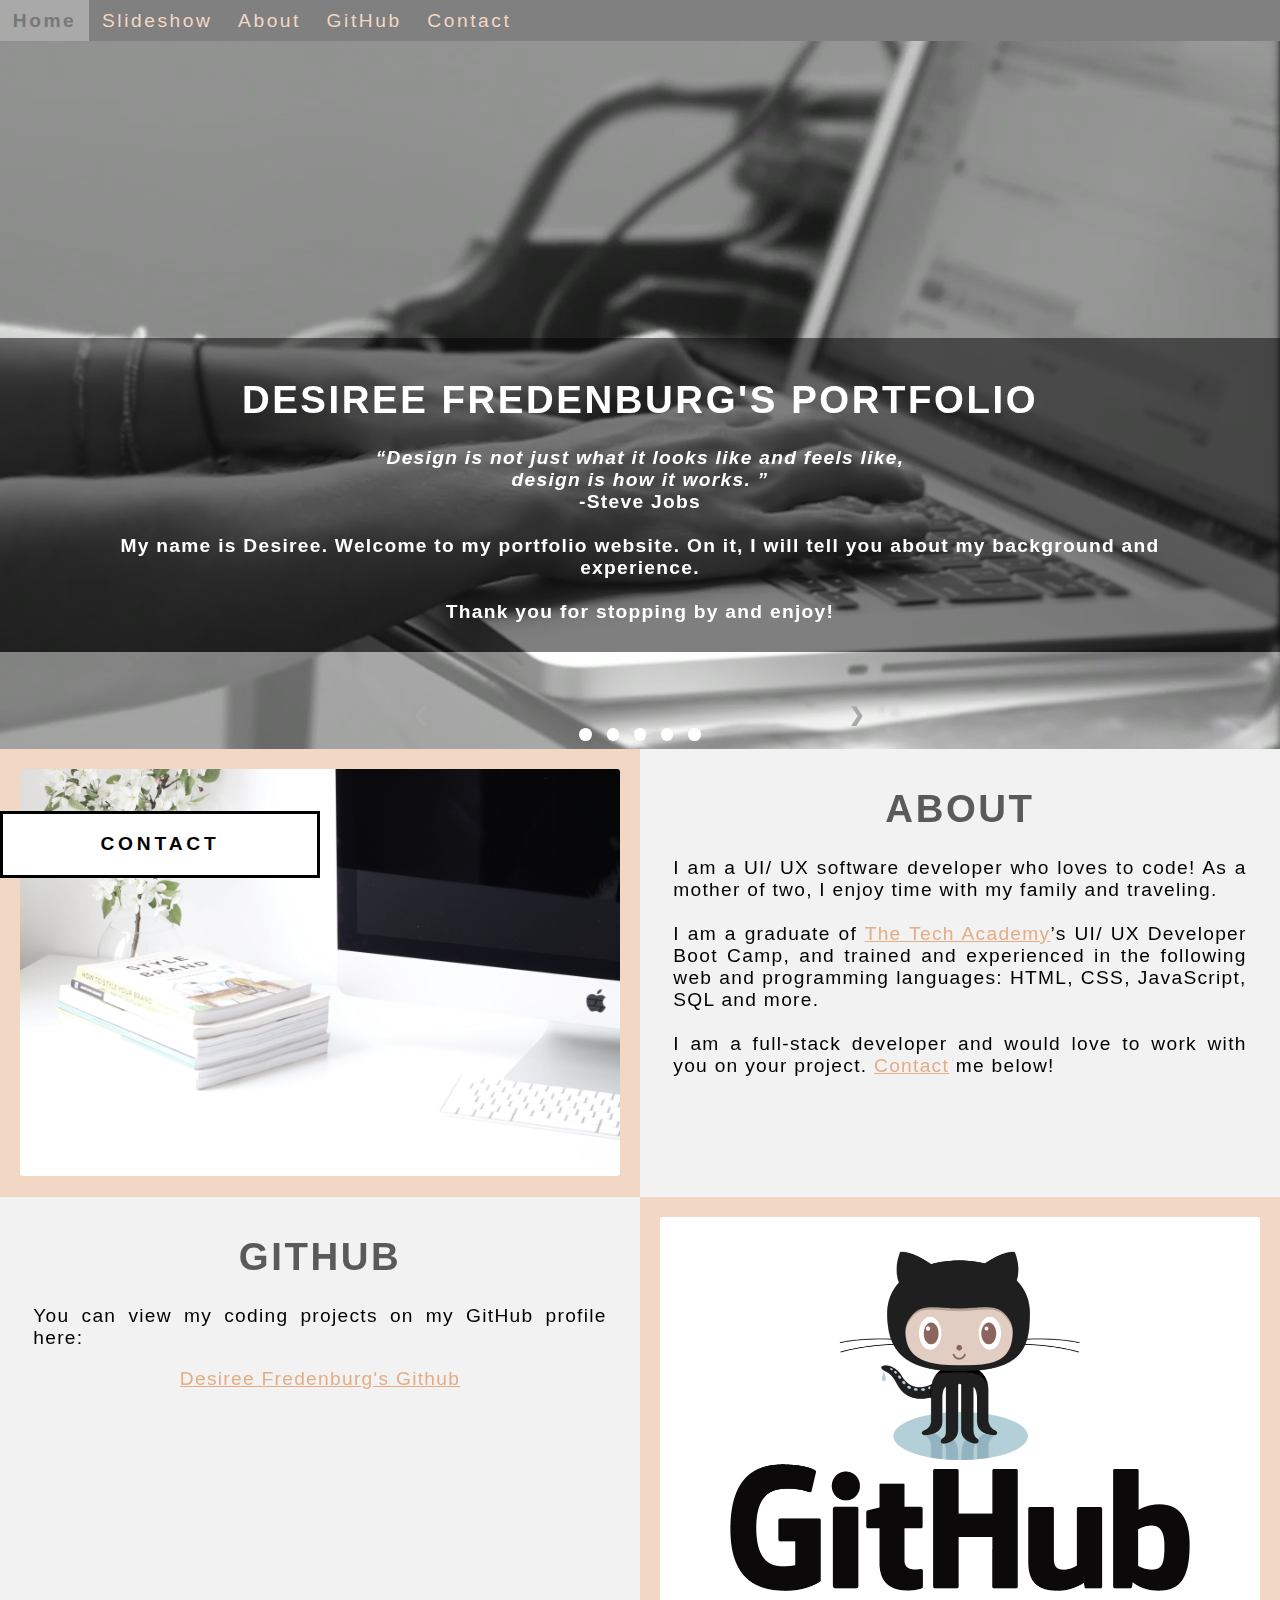
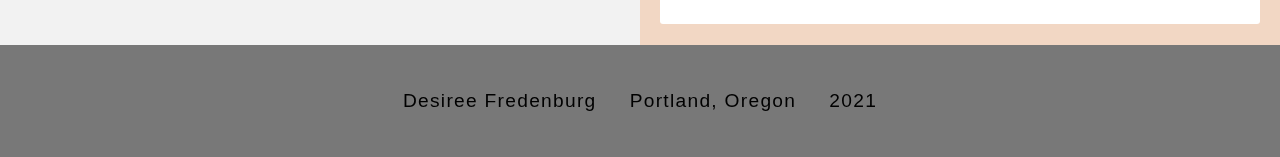
==== index.html @ 0db492d4 "pushing portfolio" ====
<!DOCTYPE html>
<html>
    <!--Head-->
    <head>
        <meta charset="UTF-8">
        <title>Desiree Fredenburg</title>
        <link rel="stylesheet" type="text/css" href="./CSS/portfolio_desiree.css">        
    </head>

    <!--Body-->
    <body class="Background">

        <!--Navbar-->
        <div class="Navbar">
            <a class="active" href="#Home">Home</a>
            <a href="#Slideshow">Slideshow</a>
            <a href="#About">About</a>
            <a href="#GitHub">GitHub</a>
            <a onclick="openForm()" ondblclick="closeForm()">Contact</a> <!-- This makes it so that our openForm function runs when Contact is clicked on nav bar-->
        </div>
        

        <!--Background video-->
        <div id="Home">

            <!--Breaks inserted to add space between navbar and the first heading-->
            <br>
             <br>

            <video autoplay muted loop id="Typing_Video"><!--Video will play automatically, on a loop with no sound-->
                <source src="Typing.mp4" type="video/mp4">
                <!--Display message if video fails to run-->
                Your browser does not support HTML5 video.
            </video>
        </div>

        <!--Video text-->
        <div class="Video_Text">
            <h1 style="color: white;">Desiree Fredenburg's Portfolio</h1>
                <p>
                    <strong>
                        <center>
                                <q>Design is not just what it looks like and feels like,
                                    <br>design is how it works.
                                </q>
                                <br> -Steve Jobs
                                <br>
                                <br> My name is Desiree. Welcome to my portfolio website. On it, I will tell you about my background and experience.
                                <br>
                                <br> Thank you for stopping by and enjoy! 
                        </center>
                    </strong>
                </p>           
        </div>

        <!--Slideshow Section-->
        <div id="Slideshow">
            <div id="Slideshow_Background">
                <div id="Slideshow_Container">

                    <div class="mySlides fade">
                        <div class="Slide_Number">1 / 6</div>
                            <img class="Slide_Show_Images" src="images/profilePic.jpg" style="width: 100%;">
                                <div class="text">I am available to assist you on your project!</div>
                    </div>

                    <div class="mySlides fade">
                        <div class="Slide_Number">2 / 6</div>
                            <img class="Slide_Show_Images" src="images/HTML_CSS_and_JavaScript.jpeg" style="width: 100%;">
                                <div class="text">I am a full-stack software developer,<br> trained in:<br>HTML, CSS, JavaScript,</div>
                    </div>

                    <div class="mySlides fade">
                        <div class="Slide_Number">3 / 6</div>
                            <img class="Slide_Show_Images" src="images/react.png" style="width: 100%;">
                                <div class="text">React,</div>
                    </div>

                    <div class="mySlides fade">
                        <div class="Slide_Number">4 / 6</div>
                            <img class="Slide_Show_Images" src="images/SQL_and_Database.jpg" style="width: 100%;">
                                <div class="text">back end developement, databases and SQL.</div>
                    </div>

                    <div class="mySlides fade">
                        <div class="Slide_Number">5 / 6</div>
                            <img class="Slide_Show_Images" src="images/contact.jpg" style="width: 100%;">
                                <div class="text">
                                    <a onclick="openForm()" href="#Contact" style="color: white;">Contact me now!</a>
                                </div>
                    </div>

                        <a class="Previous" onclick="plusSlides(-1)">&#10094</a>
                        <a class="Next" onclick="plusSlides(1)">&#10095</a>
                </div>
                <br>

                <div style="text-align: center">

                    <span class="dot" onclick="currentSlide(1)"></span>
                    <span class="dot" onclick="currentSlide(2)"></span>
                    <span class="dot" onclick="currentSlide(3)"></span>
                    <span class="dot" onclick="currentSlide(4)"></span>
                    <span class="dot" onclick="currentSlide(5)"></span>

                </div>
            </div>
        </div>


        <!--About section-->
        <div class="Row" id="About">
            <!--Left column-->
            <div class="Column_2">
                <img src="images/contact_me.jpg" alt="computer and books">
            </div>
            <!--Right column-->
            <div class="Column_1">
                <h1>About</h1>
                <p>
                    I am a UI/ UX software developer who loves to code! As a mother of two, I enjoy time with my family and traveling. 
                    <br>
                    <br>I am a graduate of <a href="https://www.learncodinganywhere.com" target="_blank">The Tech Academy</a>’s UI/ UX Developer Boot Camp, and trained and experienced in the following web and programming languages: HTML, CSS, JavaScript, SQL and more. 
                    <br>
                    <br>I am a full-stack developer and would love to work with you on your project. <a href="#Contact">Contact</a> me below!
                </p>
            </div>
        </div>

        <!--GitHub section-->
        <div class="Row" id="GitHub">
            <!--Left column-->
            <div class="Column_1">
                <h1>GitHub</h1>
                <p>You can view my coding projects on my GitHub profile here:
                    <br>
                    <center><a href="https://github.com/DesireeFredenburg" target="_blank">Desiree Fredenburg's Github</a></center></p>
            </div>
            <!--Right column-->
            <div class="Column_2">
                <a href="https://github.com/DesireeFredenburg" target="_blank"><img src="images/GitHub.png" alt="GitHub Logo"></a>
            </div>
        </div>

        <!--Contact section-->
        <div id="Contact">
            <button onclick="openForm()" class="Pop_Up_Button"> CONTACT </button>
            <div class="form-popup" id="myForm">
                <form action="https://formspree.io/f/mayllwel" method="POST" class="form-container"><!-- Here we are utilizing a 3rd party service to submit the contact form data, insert your formspree endpoint in the action attribute -->
                <h1>Contact</h1>
                    <label for="name"><b>Name:</b></label>
                        <input type="text" placeholder="Please enter your name here" name="name" required>
                    <label for="email"><b>Email:</b></label>
                        <input type="text" placeholder="Please enter your email here" name="email" required>
                    <label for="phone"><b>Phone:</b></label>
                        <input type="text" placeholder="Please enter your phone number here" name="phone">
                    <label for="message"><b>Message:</b></label>
                        <input type="text" placeholder="Please write your message here" name="message">

                    <button type="submit" class="btn">SUBMIT</button>
                    <button type="button" class="btn cancel" onclick="closeForm()">CLOSE</button>
                </form>
            </div>
        </div>

        <!--Footer section-->
        <footer>
            <p>
                <center>Desiree Fredenburg &nbsp; &nbsp; Portland, Oregon &nbsp; &nbsp; 2021</center>
            </p>
        </footer>
        <script src="JS/portfolio_desiree.js"></script>
    </body>
</html>
---- CSS/portfolio_desiree.css ----
/***** GENERAL STYLING *****/
/* Affects entire document */
html { /* fade in background color */
    background-color: #787878;
    scroll-behavior: smooth;
}

/*Body*/
body {
    margin: 0%;  /* This ensures our site displays all the way to the edge of the browser screen */
    opacity: 1; /*This and transition affect the page loading fade in effects*/
    transition: 3s opacity;
    letter-spacing: .2vw;
    font-family: 'Lucida Sans', 'Lucida Sans Regular', 'Lucida Grande', 'Lucida Sans Unicode', Geneva, Verdana, sans-serif;
    font-size: 1.5vw;
}

/*This section contributes to the fade efect for the page that occurs when the page is loaded*/
body.fade-out {
    opacity: .1; /*This sets the level of opacity at the start of the page load*/
    transition: none;
}

/* Heading 1 elements */
h1 {
    text-transform: uppercase; /* Capitalizing all h1 headings */
    font-family: 'Lucida Sans', 'Lucida Sans Regular', 'Lucida Grande', 'Lucida Sans Unicode', Geneva, Verdana, sans-serif; /* Sets the font family of all h1 headings */
    text-align: center; /* Centering all h1 elements */
    margin-top: 3%; /* Adds a small margin above h1 elements */
    color: #5a5a5a; 
}

/* Heading 1 element hover effect */
h1:hover {
    filter: grayscale(5%); /* Adds a slightly gray filter to the h1 headings when hovered over */
    transform: scale(1.1); /* When the h1 elements are hovered over they increase in size by 1.1 */
    transition: transform 1s; /* This causes the transformation to last 1 second */
}

/* Paragraph elements */
p {
    font-family: 'Lucida Sans', 'Lucida Sans Regular', 'Lucida Grande', 'Lucida Sans Unicode', Geneva, Verdana, sans-serif;
    text-align: justify; /* Justify text within paragraph elements */
    letter-spacing: .1vw; /* This expands the text slightly */
    font-size: 1.5vw;
    padding-left: 1vw; /* Adds padding to the left of the paragraph element */
    padding-right: 1vw; /* Adds padding to the right of the paragraph element */
}

/* Paragraph element hover effect */
p:hover {
    transition: transform 1s; /* This makes the transform effect last 1 second */
	transform: scale(1.01); /* This makes the paragraphs increase slightly in size when hovered over */
}

/* Center class - this applies to all elements with the class "center" */
center {
    text-align: center; /* This center aligns the text */
    font-family: 'Lucida Sans', 'Lucida Sans Regular', 'Lucida Grande', 'Lucida Sans Unicode', Geneva, Verdana, sans-serif;
    letter-spacing: .1vw;
    font-size: 1.5vw;
    padding-left: 5vw;
    padding-right: 5vw;
}


/* Center class hover effect - This only affects the quote, github link, and footer */
.center:hover {
    transition: transform 2s; /* This makes the transform effect last 2 seconds */
    transform: scale(1.1); /* This makes the elements with class "center" increase in size by 1.1 when hovered over */
}

/* Anchor elements */
a {
    color: #e4ad85; /* This ensures all links are light coral */
}

/* Quotation elements */
q {
    font-style: italic; /* This makes the quote italicized */
    font-weight: bold;
}

/* Image elements */
img {
    filter: grayscale(50%); /* This rids our pictures of 50% of their color */
    border-radius: 3px; /* Gives all images slightly rounded corners */
    max-width: 100%; /* Ensures all images stay within the width of their container */
    height: 100%; /* Sets the height of all images */
    display: block; /* By specifying block display we can ensure our images are able to be centered */
    margin: auto auto auto auto;
}

/* Image element hover effects */
img:hover {
	filter: grayscale(15%);  /* Brings back most of the image's color when hovered over */
    transition: transform 1s; /* Transition lasts 1 second */
	transform: scale(1.1); /* Image is increased slightly when hovered over */
}

/* Styling for footer element */
footer {
    padding: 2%; /* This gives the footer padding that is equal to 2% of the width of the element's area */
    background-color: #787878;
}
/***** END OF GENERAL STYLING *****/

/***** NAVBAR STYLING *****/
.Navbar {
    overflow: hidden; /* This ensures that any content that overflows beyond the boundary of our nav bar is not displayed */
    background-color: #808080; /* This colors the navbar not black */
    position: fixed; /* This keeps the navbar at the top of the screen as we scroll */
    top: 0; /* This ensures no space is displayed above the navbar */
    width: 100%; /* This makes the navbar span the entire width of the page */
    z-index: 1; /* This ensures other elements don't display over the navbar */
    position: fixed;
    -webkit-animation: moveNav 5s; /* This applies the moveNav animation below for Safari 4.0 - 8.0 */
    animation: moveNav 5s; /* This applies the moveNav animation for all other browsers */
}

/* moveNav animation effect for moving the nav bar in from the left of the screen */
@keyframes moveNav {
    from {left: -100vw;} /* The navbar is starting off screen to the left */
    to {left: 0vw;} /* This moves the navbar into place on the screen */
}

/* Navbar links text */
.Navbar a {
    float: left; /* This specifies that the text floats on the left on the navbar */
    display: block; /* This ensures that other text will be displayed on the same line or row, instead of a new line */
    color: #f2d7c4; /* This is the font color for text on our navbar */
    padding: .75vw 1vw; /* This adds padding around our text */
    text-decoration: none; /* This gets rid of the underlines under the text on our navbar */
    font-family: 'Lucida Sans', 'Lucida Sans Regular', 'Lucida Grande', 'Lucida Sans Unicode', Geneva, Verdana, sans-serif; /* This specifies the font family for text on our navbar */
    font-size: 1.5vw; /* This specifies the font size for text on our navbar */
    text-align: center; /* This centers the text within its container */
    position: relative; /* This sets the text relative to its normal positioning, allowing us to use the animation below */
    -webkit-animation: moveNavText 5.75s; /* Animation for Safari 4.0 - 8.0 */
    animation: moveNavText 5.75s; /* Applies the moveNavText animation for 5.75s */ 
    letter-spacing: .2vw;
}

/* moveNavText animation effect for moving the navbar text from above the view to the navbar */
@keyframes moveNavText {
    from {top: -100vw;} /* This sets the navbar text 100% above the viewport */
    to {top: 0vw;} /* This lowers the navbar text onto the navbar */
}

/* Navbar hover effects */
.Navbar a:hover {
    background-color: #f4f4f4; /* Defines the background color that will display when you hover over the link */
    color: #787878; /* This defines the font color that will display when navbar a elements are hovered over */
    font-weight: bold; /* This makes the text on the navbar bold when hovered over */
    cursor: pointer;
    -webkit-transform-duration: 1s;
    transition-duration: 1s;
}

/* Navbar home button */
.Navbar a.active { /* This targets the a element on the navbar with the "active" class */
    background-color: darkgray;
}
/***** END OF NAVBAR STYLING *****/

/***** VIDEO STYLING *****/
/*This causes the video to zoom out from a zoomed in position upon page load*/
@keyframes zoominoutsinglefeatured {
    0% {
        transform: scale(1.5,1.5);
    }
    100% {
        transform: scale(1,1);
    }
}

/* Formatting for background video */
#Typing_Video {
    position: fixed; /* This fixes the video to the page */
    right: 0; /* This ensures there is no space between the edge of the video and the edge of the page */
    bottom: 0; /* This ensures no space between the bottom of the video and the bottom of the page */
    min-height: 100%; /* This ensures the video is displayed across the full height of the page */
    top: 0;
    z-index: -1; /* This places the video behind the other elements on the page */
    animation: zoominoutsinglefeatured 5s;
}

/* Texts over the video */
.Video_Text {
    background: rgba(0, 0, 0, 0.5); /* This provides a semi-transparent background for the text to sit over */
    color: white; /* Makes the font color white */
    width: 100%; /* Ensures the video-text container fills the width of the video */
    padding-top: .1vh; /*This adds padding around the text so that the background goes slightly beyound the text */
    padding-bottom: 1vh;
    margin-top: 23%;
    position: relative; /* This sets the text relative to its normal positioning, allowing us to use the animation below */
    -webkit-animation: moveNav 4s; /* Safari 4.0 - 8.0*/
    animation: moveVideoText 4s;
}

/* This animation effect causes the overlay video text to move up from the bottom of the page upon page load */
@keyframes moveVideoText {
    from {top: -100vw;} /* This sets the position of the video text to above the viewport */
    to {top: 0px;} /* This moves the video text to the normal positioning on the viewport */
}
/***** END OF VIDEO STYLING *****/

/***** SLIDESHOW STYLING *****/
#Slideshow_Background {
    background: rgba(255,255,255, 0.35); /*This creates a slightly transparent white background thats placed over the video*/
}


.mySlides {
    display: none;
}

@-webkit-keyframes fade {
    from {opacity: .4}
    to {opacity: 1}
}

@keyframes fade {
    from {opacity: .4}
    to {opacity: 1}
}

/*Slideshow section / container */
#Slideshow_Container {
    width: 39.5vw;
    height: auto;
    padding-top: 4%;
    position: relative;
    margin: auto;
}

/* Images contained whithin slideshow */
.Slide_Show_Images {
    vertical-align: middle;
    height: auto;
    box-shadow: 0px 5px 10px 12px rgba(0,0,0, .75);
    width: auto;
}

/* Next and previous buttons */
.Previous, .Next {
    cursor: pointer;
    position: absolute;
    top: 50%;
    width: auto;
    padding: 2vw;
    margin-top: -0vw;
    color: darkgray;
    font-weight: bold;
    font-size: 1.5vw;
    border-radius: 0 3px 3px 0;
    user-select: none;
    transition: 0.6s ease;
}

/*Position the right-hand next button */
.Next {
    right: 0;
    border-radius: 3px 0 0 3px;
}

/*Hover effect on the slide show buttons */
.Previous:hover, .Next:hover {
    background-color: rgba(0,0,0,0.8);
    color: white;
}

/*Slideshow text*/
.text {
    color: white;
    padding: 1vw;
    position: absolute;
    bottom: 0;
    width: 100%;
    text-align: center;
    font-family: 'Lucida Sans', 'Lucida Sans Regular', 'Lucida Grande', 'Lucida Sans Unicode', Geneva, Verdana, sans-serif;
    letter-spacing: .1vw;
    font-size: 1.5vw;
    background-color: (0,0,0,0.75);
    font-weight: bold;
    border-radius: 7px 7px 7px 7px;
}

/* Number text 1/6, 2/6, ect) - we have set this diplay to none, which means these are hidden*/
.Slide_Number {
    color: white;
    position: absolute;
    top: 0;
    font-family: 'Lucida Sans', 'Lucida Sans Regular', 'Lucida Grande', 'Lucida Sans Unicode', Geneva, Verdana, sans-serif;
    letter-spacing: .1vw;
    font-size: 1.5vw;
    font-weight: bold;
    display: none;
}

/*The dots under the slideshow*/
.dot {
    cursor: pointer;
    height: 1vw;
    width: 1vw;
    margin: .25vw;
    background-color: white;
    border-radius: 50%;
    display: inline-block;
    transition: background-color 0.6s ease;
    position: relative;
    z-index: 1;
}

/* Hover effect for slideshow dots*/
.active, .dot:hover {
    background-color: black;
}

/*Fading animation for slideshow*/
.fade {
    -webkit-animation-name: fade;
    -webkit-animation-duration: 1.5s;
    animation-name: fade;
    animation-duration: 1.5s;
}

/***** END SLIDESHOW STYLING *****/

/***** TABLE STYLING -  this section covers the styling of the columns and rows within the table *****/
* { /* The asterisk is a universal selector that applies this effect to all elements on the page */
    box-sizing: border-box; /* This creates a box with a border within which we will place most of our text */
} 

.Column_1 {
    float: left;
    width: 50%; /* This ensures the column takes up half of the page width */
    padding: 1.6%;
    height: 448px; /* This sets the height of the column to 400px -  this may need to be adjusted depending on the text you enter */
    background-color: #f2f2f2; /* Sets the background color of the columns with class Column_1 */
}

.Column_2 {
    float: left;
    width: 50%;
    padding: 1.6%;
    height: 448px;
    background-color: #f2d7c4;
}

/* This inserts something after the content of selected elements (in this case the elements with class "Row") */
.Row:after {
	content: ""; /* By leaving this blank, we are allowing the footer (covered lower down) to be displayed - removing it makes the footer overwrite a column */
	display: table; /* The display property specifies the type of display behavior; the table value tells the browser to treat the element as a table */
	clear: both; /* This clears any other elements from floating on the left or the right of an element */
}
/***** END OF TABLE STYLING *****/

/***** CONTACT FORM STYLING *****/
/* Makes contact from buttons slide in from right on page load*/
@keyframes movePopup {
    from {right: -40vw;}
    to {bottom: 1.75vw;}
}

/*Button used to open the contact form - fixed at the bottom of the page*/
.Pop_Up_Button {
    bottom: 1.75vw;
    right: 1.75;
    width: 25vw;
    background-color: white;
    color: black;
    border: solid;
    cursor: pointer;
    position: fixed;
    -webkit-animation: movePopup 5s;
    animation: movePopup 5s;
}

/*The popup form -hidden be default */
.form-popup {
    border: 3px solid #f0f1f0;
    z-index: 8;
    display: none;
    position: fixed;
    bottom: 6px;
    right: 6px;
}

/* Form styling */
.form-container {
    max-width: 49vw;
    padding: 9px;
    background-color: white;
}

/* Input fields*/
.form-container input[type=text], .form-container input[type=password] {
    width: 100%;
    padding: .93vw;
    margin: .6vw 0 .6vw 0;
    border: none;
    background: gainsboro;
    font-family: 'Lucida Sans', 'Lucida Sans Regular', 'Lucida Grande', 'Lucida Sans Unicode', Geneva, Verdana, sans-serif;
    font-size: 1vw;
}

/*Submit button*/
.form-container .btn {
    background-color: white;
    color: black;
    border-color: black;
    margin-bottom: 1vh;
}

/*close button*/
.form-container .cancel {
    background-color: black;
    color: white;
    border-color: gray;
}

/*Button styling */
button {
    font-family: 'Lucida Sans', 'Lucida Sans Regular', 'Lucida Grande', 'Lucida Sans Unicode', Geneva, Verdana, sans-serif;
    letter-spacing: .3vw;
    font-size: 1.5vw;
    font-weight: bold;
    padding: 1.5vw 1.5vw;
    border-style: solid;
    cursor: pointer;
    width: 100%;
    height: auto;
}

/* Hover effect for buttons */
button:hover, .form-container .btn:hover {
    color: white;
    background-color: black;
    -webkit-transition-duration: 1s;
    transition-duration: 1s;
    border-style: solid;
    border-color: silver;
}
.form-container .cancel:hover {
    color: white;
    background-color: darkred;
    -webkit-transition-duration: 1s;
    transition-duration: 1s;
    border-style: solid;
    border-color: black;
}

/***** END OF CONTACT FORM STYLING *****/
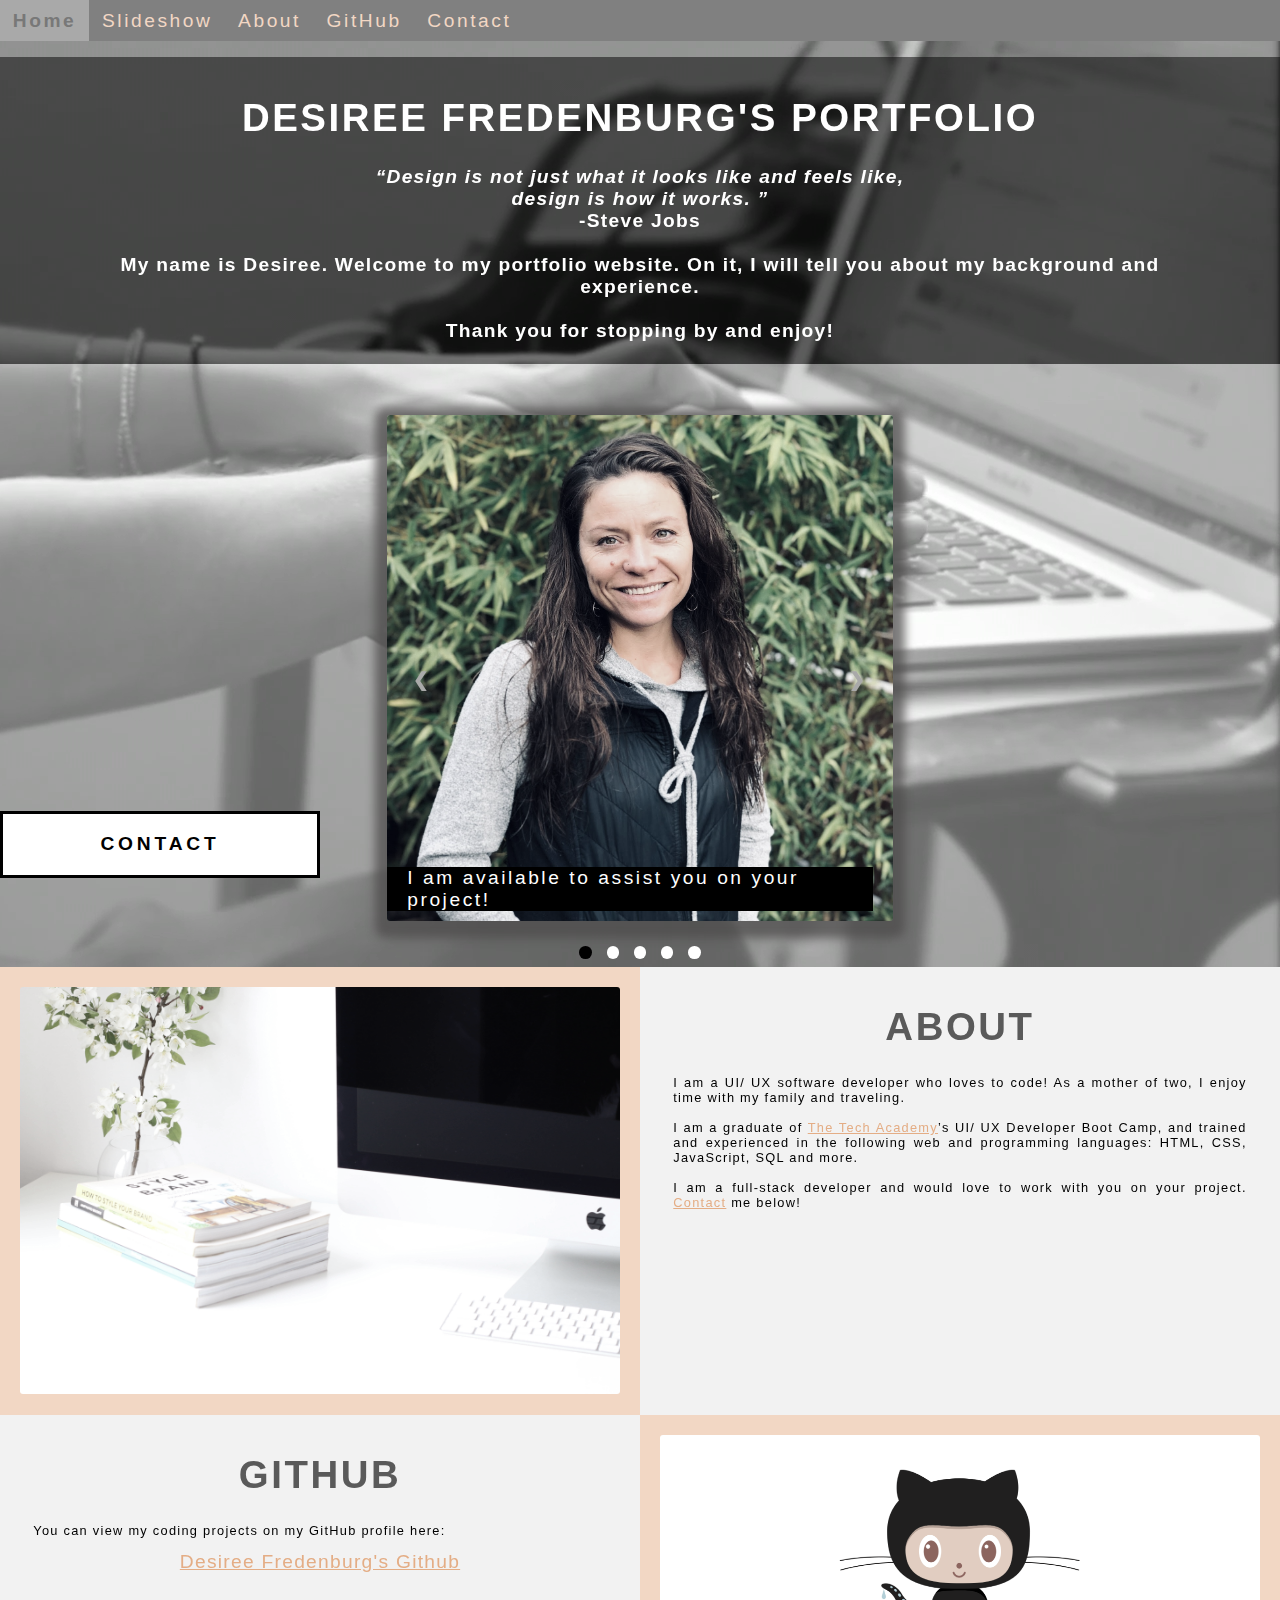
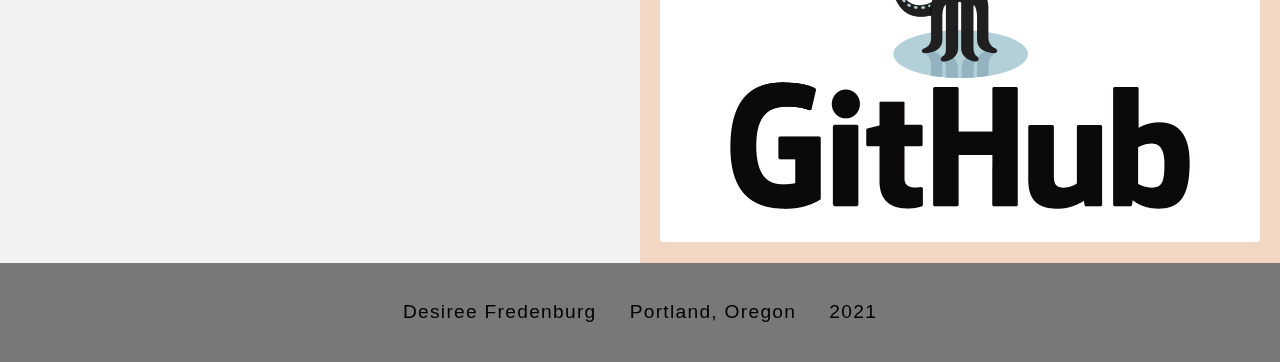
==== commit 15bab8b0: "updated" ====
--- a/index.html
+++ b/index.html
@@ -61,25 +61,25 @@
                     <div class="mySlides fade">
                         <div class="Slide_Number">1 / 6</div>
                             <img class="Slide_Show_Images" src="images/profilePic.jpg" style="width: 100%;">
-                                <div class="text">I am available to assist you on your project!</div>
+                                <div class="text-block">I am available to assist you on your project!</div>
                     </div>
 
                     <div class="mySlides fade">
                         <div class="Slide_Number">2 / 6</div>
                             <img class="Slide_Show_Images" src="images/HTML_CSS_and_JavaScript.jpeg" style="width: 100%;">
-                                <div class="text">I am a full-stack software developer,<br> trained in:<br>HTML, CSS, JavaScript,</div>
+                                <div class="text-block">I am a full-stack software developer,<br> trained in:<br>HTML, CSS, JavaScript,</div>
                     </div>
 
                     <div class="mySlides fade">
                         <div class="Slide_Number">3 / 6</div>
                             <img class="Slide_Show_Images" src="images/react.png" style="width: 100%;">
-                                <div class="text">React,</div>
+                                <div class="text-block">React,</div>
                     </div>
 
                     <div class="mySlides fade">
                         <div class="Slide_Number">4 / 6</div>
                             <img class="Slide_Show_Images" src="images/SQL_and_Database.jpg" style="width: 100%;">
-                                <div class="text">back end developement, databases and SQL.</div>
+                                <div class="text-block">back end developement, databases and SQL.</div>
                     </div>
 
                     <div class="mySlides fade">
@@ -122,7 +122,7 @@
                     <br>
                     <br>I am a graduate of <a href="https://www.learncodinganywhere.com" target="_blank">The Tech Academy</a>’s UI/ UX Developer Boot Camp, and trained and experienced in the following web and programming languages: HTML, CSS, JavaScript, SQL and more. 
                     <br>
-                    <br>I am a full-stack developer and would love to work with you on your project. <a href="#Contact">Contact</a> me below!
+                    <br>I am a full-stack developer and would love to work with you on your project. <a onclick="openForm()" href="#Contact">Contact</a> me below!
                 </p>
             </div>
         </div>
--- a/CSS/portfolio_desiree.css
+++ b/CSS/portfolio_desiree.css
@@ -24,7 +24,7 @@
 /* Heading 1 elements */
 h1 {
     text-transform: uppercase; /* Capitalizing all h1 headings */
-    font-family: 'Lucida Sans', 'Lucida Sans Regular', 'Lucida Grande', 'Lucida Sans Unicode', Geneva, Verdana, sans-serif; /* Sets the font family of all h1 headings */
+    font-family: 'Gill Sans', 'Gill Sans MT', Calibri, 'Trebuchet MS', sans-serif; /* Sets the font family of all h1 headings */
     text-align: center; /* Centering all h1 elements */
     margin-top: 3%; /* Adds a small margin above h1 elements */
     color: #5a5a5a; 
@@ -42,7 +42,7 @@
     font-family: 'Lucida Sans', 'Lucida Sans Regular', 'Lucida Grande', 'Lucida Sans Unicode', Geneva, Verdana, sans-serif;
     text-align: justify; /* Justify text within paragraph elements */
     letter-spacing: .1vw; /* This expands the text slightly */
-    font-size: 1.5vw;
+    font-size: 1.0vw;
     padding-left: 1vw; /* Adds padding to the left of the paragraph element */
     padding-right: 1vw; /* Adds padding to the right of the paragraph element */
 }
@@ -191,7 +191,7 @@
     width: 100%; /* Ensures the video-text container fills the width of the video */
     padding-top: .1vh; /*This adds padding around the text so that the background goes slightly beyound the text */
     padding-bottom: 1vh;
-    margin-top: 23%;
+    margin-top: 1%;
     position: relative; /* This sets the text relative to its normal positioning, allowing us to use the animation below */
     -webkit-animation: moveNav 4s; /* Safari 4.0 - 8.0*/
     animation: moveVideoText 4s;
@@ -212,6 +212,18 @@
 
 .mySlides {
     display: none;
+    position: relative;
+    font-family: 'Lucida Sans', 'Lucida Sans Regular', 'Lucida Grande', 'Lucida Sans Unicode', Geneva, Verdana, sans-serif;
+}
+
+.text-block {
+    position: absolute;
+    bottom: 10px;
+    right: 20px;
+    background-color: black;
+    color: white;
+    padding-left: 20px;
+    padding-right: 20px;
 }
 
 @-webkit-keyframes fade {
@@ -237,7 +249,7 @@
 .Slide_Show_Images {
     vertical-align: middle;
     height: auto;
-    box-shadow: 0px 5px 10px 12px rgba(0,0,0, .75);
+    box-shadow: 0px 5px 10px 12px rgba(80, 76, 76, 0.75);
     width: auto;
 }
 
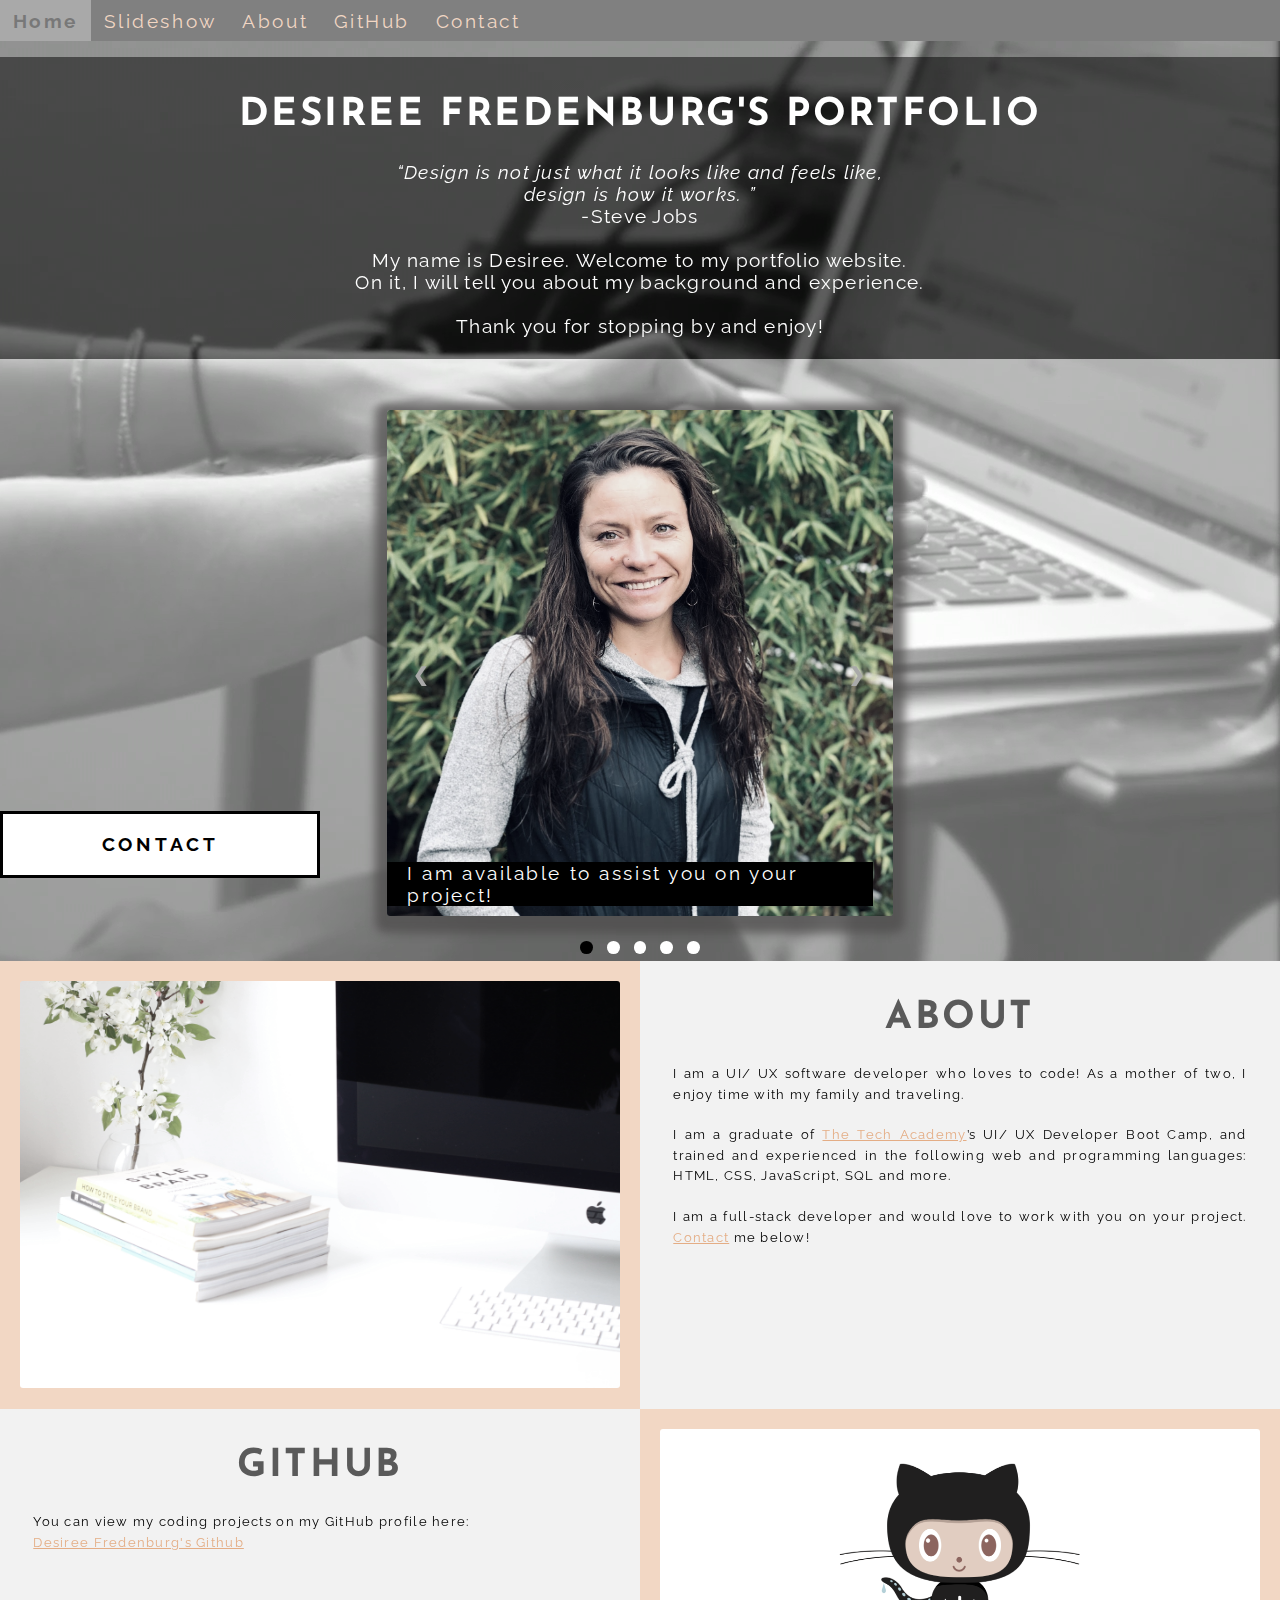
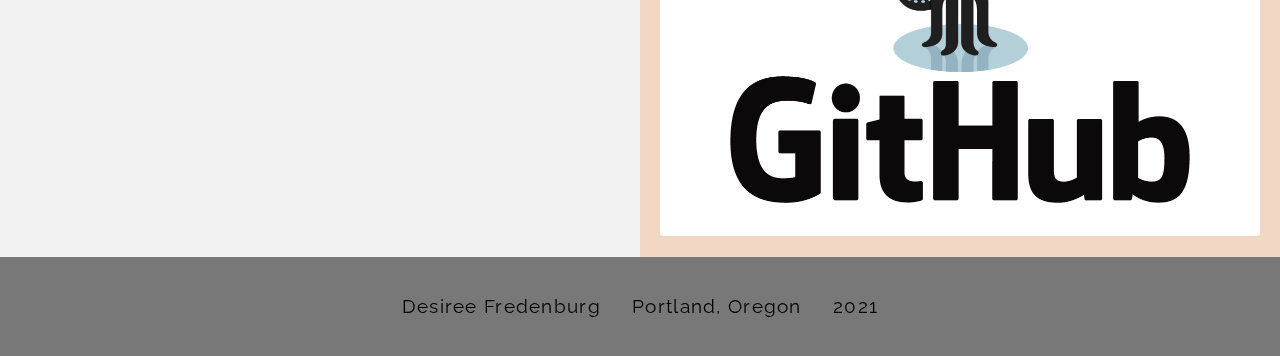
==== commit 2a4dc27b: "updated font" ====
--- a/index.html
+++ b/index.html
@@ -4,7 +4,9 @@
     <head>
         <meta charset="UTF-8">
         <title>Desiree Fredenburg</title>
-        <link rel="stylesheet" type="text/css" href="./CSS/portfolio_desiree.css">        
+        <link rel="stylesheet" type="text/css" href="./CSS/portfolio_desiree.css"> 
+        <link rel="preconnect" href="https://fonts.gstatic.com">
+        <link href="https://fonts.googleapis.com/css2?family=Josefin+Sans:wght@200&family=Raleway&display" rel="stylesheet">       
     </head>
 
     <!--Body-->
@@ -38,18 +40,17 @@
         <div class="Video_Text">
             <h1 style="color: white;">Desiree Fredenburg's Portfolio</h1>
                 <p>
-                    <strong>
                         <center>
                                 <q>Design is not just what it looks like and feels like,
                                     <br>design is how it works.
                                 </q>
                                 <br> -Steve Jobs
                                 <br>
-                                <br> My name is Desiree. Welcome to my portfolio website. On it, I will tell you about my background and experience.
+                                <br> My name is Desiree. Welcome to my portfolio website. 
+                                <br> On it, I will tell you about my background and experience.
                                 <br>
                                 <br> Thank you for stopping by and enjoy! 
                         </center>
-                    </strong>
                 </p>           
         </div>
 
@@ -134,7 +135,7 @@
                 <h1>GitHub</h1>
                 <p>You can view my coding projects on my GitHub profile here:
                     <br>
-                    <center><a href="https://github.com/DesireeFredenburg" target="_blank">Desiree Fredenburg's Github</a></center></p>
+                    <a href="https://github.com/DesireeFredenburg" target="_blank">Desiree Fredenburg's Github</a></p>
             </div>
             <!--Right column-->
             <div class="Column_2">
--- a/CSS/portfolio_desiree.css
+++ b/CSS/portfolio_desiree.css
@@ -11,7 +11,7 @@
     opacity: 1; /*This and transition affect the page loading fade in effects*/
     transition: 3s opacity;
     letter-spacing: .2vw;
-    font-family: 'Lucida Sans', 'Lucida Sans Regular', 'Lucida Grande', 'Lucida Sans Unicode', Geneva, Verdana, sans-serif;
+    font-family: 'Raleway', sans-serif;
     font-size: 1.5vw;
 }
 
@@ -24,7 +24,7 @@
 /* Heading 1 elements */
 h1 {
     text-transform: uppercase; /* Capitalizing all h1 headings */
-    font-family: 'Gill Sans', 'Gill Sans MT', Calibri, 'Trebuchet MS', sans-serif; /* Sets the font family of all h1 headings */
+    font-family: 'Josefin Sans', sans-serif; /* Sets the font family of all h1 headings */
     text-align: center; /* Centering all h1 elements */
     margin-top: 3%; /* Adds a small margin above h1 elements */
     color: #5a5a5a; 
@@ -39,12 +39,13 @@
 
 /* Paragraph elements */
 p {
-    font-family: 'Lucida Sans', 'Lucida Sans Regular', 'Lucida Grande', 'Lucida Sans Unicode', Geneva, Verdana, sans-serif;
+    font-family: 'Raleway', sans-serif;
     text-align: justify; /* Justify text within paragraph elements */
     letter-spacing: .1vw; /* This expands the text slightly */
     font-size: 1.0vw;
     padding-left: 1vw; /* Adds padding to the left of the paragraph element */
     padding-right: 1vw; /* Adds padding to the right of the paragraph element */
+    line-height: 1.6;
 }
 
 /* Paragraph element hover effect */
@@ -56,7 +57,7 @@
 /* Center class - this applies to all elements with the class "center" */
 center {
     text-align: center; /* This center aligns the text */
-    font-family: 'Lucida Sans', 'Lucida Sans Regular', 'Lucida Grande', 'Lucida Sans Unicode', Geneva, Verdana, sans-serif;
+    font-family: 'Raleway', sans-serif;
     letter-spacing: .1vw;
     font-size: 1.5vw;
     padding-left: 5vw;
@@ -78,7 +79,6 @@
 /* Quotation elements */
 q {
     font-style: italic; /* This makes the quote italicized */
-    font-weight: bold;
 }
 
 /* Image elements */
@@ -131,7 +131,7 @@
     color: #f2d7c4; /* This is the font color for text on our navbar */
     padding: .75vw 1vw; /* This adds padding around our text */
     text-decoration: none; /* This gets rid of the underlines under the text on our navbar */
-    font-family: 'Lucida Sans', 'Lucida Sans Regular', 'Lucida Grande', 'Lucida Sans Unicode', Geneva, Verdana, sans-serif; /* This specifies the font family for text on our navbar */
+    font-family: 'Raleway', sans-serif; /* This specifies the font family for text on our navbar */
     font-size: 1.5vw; /* This specifies the font size for text on our navbar */
     text-align: center; /* This centers the text within its container */
     position: relative; /* This sets the text relative to its normal positioning, allowing us to use the animation below */
@@ -213,7 +213,7 @@
 .mySlides {
     display: none;
     position: relative;
-    font-family: 'Lucida Sans', 'Lucida Sans Regular', 'Lucida Grande', 'Lucida Sans Unicode', Geneva, Verdana, sans-serif;
+    font-family: 'Raleway', sans-serif;
 }
 
 .text-block {
@@ -289,7 +289,7 @@
     bottom: 0;
     width: 100%;
     text-align: center;
-    font-family: 'Lucida Sans', 'Lucida Sans Regular', 'Lucida Grande', 'Lucida Sans Unicode', Geneva, Verdana, sans-serif;
+    font-family: 'Raleway', sans-serif;
     letter-spacing: .1vw;
     font-size: 1.5vw;
     background-color: (0,0,0,0.75);
@@ -302,7 +302,7 @@
     color: white;
     position: absolute;
     top: 0;
-    font-family: 'Lucida Sans', 'Lucida Sans Regular', 'Lucida Grande', 'Lucida Sans Unicode', Geneva, Verdana, sans-serif;
+    font-family: 'Raleway', sans-serif;
     letter-spacing: .1vw;
     font-size: 1.5vw;
     font-weight: bold;
@@ -412,7 +412,7 @@
     margin: .6vw 0 .6vw 0;
     border: none;
     background: gainsboro;
-    font-family: 'Lucida Sans', 'Lucida Sans Regular', 'Lucida Grande', 'Lucida Sans Unicode', Geneva, Verdana, sans-serif;
+    font-family: 'Raleway', sans-serif;
     font-size: 1vw;
 }
 
@@ -433,7 +433,7 @@
 
 /*Button styling */
 button {
-    font-family: 'Lucida Sans', 'Lucida Sans Regular', 'Lucida Grande', 'Lucida Sans Unicode', Geneva, Verdana, sans-serif;
+    font-family: 'Raleway', sans-serif;
     letter-spacing: .3vw;
     font-size: 1.5vw;
     font-weight: bold;
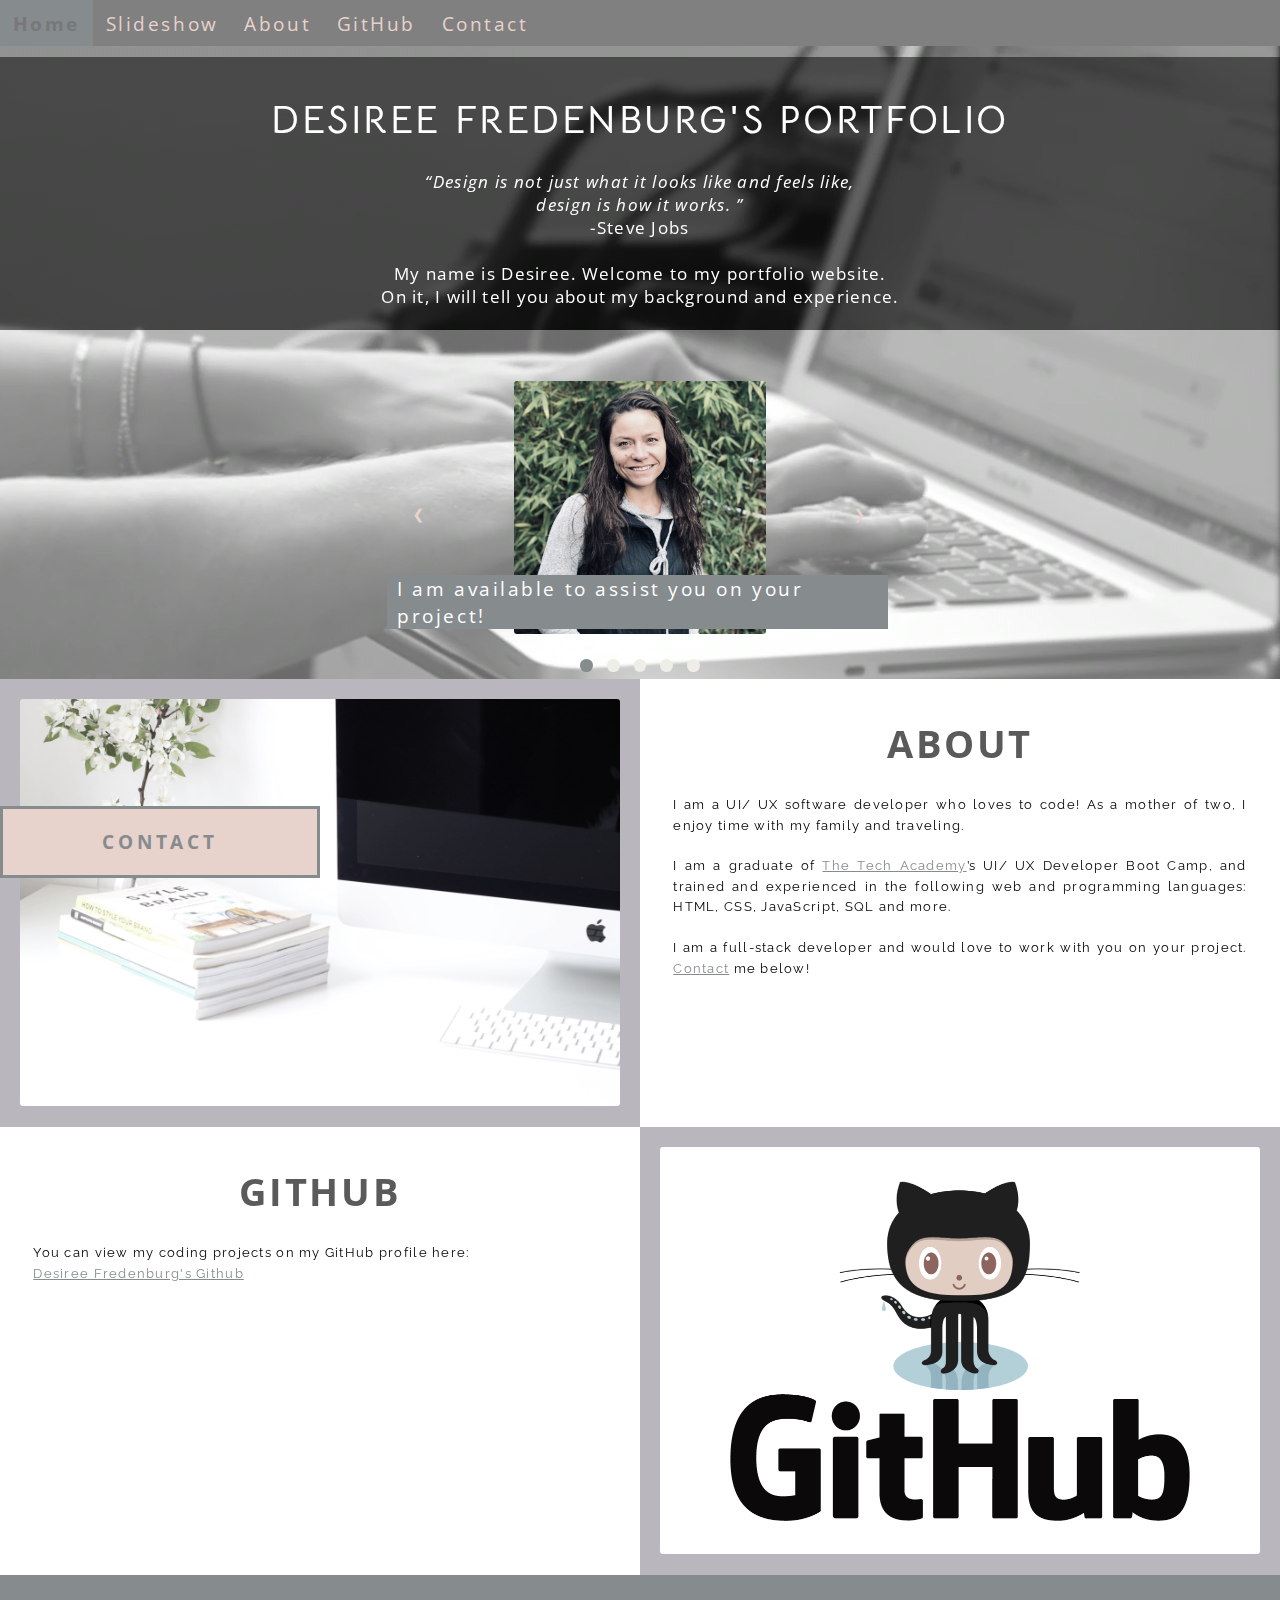
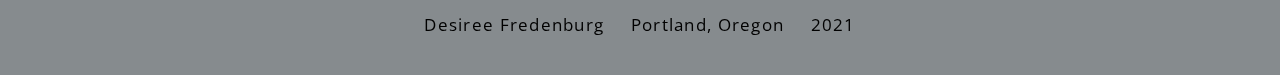
==== commit 420d51ce: "portfolio updates" ====
--- a/index.html
+++ b/index.html
@@ -6,7 +6,7 @@
         <title>Desiree Fredenburg</title>
         <link rel="stylesheet" type="text/css" href="./CSS/portfolio_desiree.css"> 
         <link rel="preconnect" href="https://fonts.gstatic.com">
-        <link href="https://fonts.googleapis.com/css2?family=Josefin+Sans:wght@200&family=Raleway&display" rel="stylesheet">       
+        <link href="https://fonts.googleapis.com/css2?family=Bellota+Text:wght@300&family=Open+Sans+Condensed:wght@300&family=Raleway&display" rel="stylesheet">
     </head>
 
     <!--Body-->
@@ -38,7 +38,7 @@
 
         <!--Video text-->
         <div class="Video_Text">
-            <h1 style="color: white;">Desiree Fredenburg's Portfolio</h1>
+            <h1 style="color: white; font-family: 'Bellota Text', cursive;">Desiree Fredenburg's Portfolio</h1>
                 <p>
                         <center>
                                 <q>Design is not just what it looks like and feels like,
@@ -48,8 +48,6 @@
                                 <br>
                                 <br> My name is Desiree. Welcome to my portfolio website. 
                                 <br> On it, I will tell you about my background and experience.
-                                <br>
-                                <br> Thank you for stopping by and enjoy! 
                         </center>
                 </p>           
         </div>
@@ -61,31 +59,31 @@
 
                     <div class="mySlides fade">
                         <div class="Slide_Number">1 / 6</div>
-                            <img class="Slide_Show_Images" src="images/profilePic.jpg" style="width: 100%;">
+                            <img class="Slide_Show_Images" src="images/profilePic.jpg" style="width: 50%;">
                                 <div class="text-block">I am available to assist you on your project!</div>
                     </div>
 
                     <div class="mySlides fade">
                         <div class="Slide_Number">2 / 6</div>
-                            <img class="Slide_Show_Images" src="images/HTML_CSS_and_JavaScript.jpeg" style="width: 100%;">
+                            <img class="Slide_Show_Images" src="images/HTML_CSS_and_JavaScript.jpeg" style="width: 50%;">
                                 <div class="text-block">I am a full-stack software developer,<br> trained in:<br>HTML, CSS, JavaScript,</div>
                     </div>
 
                     <div class="mySlides fade">
                         <div class="Slide_Number">3 / 6</div>
-                            <img class="Slide_Show_Images" src="images/react.png" style="width: 100%;">
+                            <img class="Slide_Show_Images" src="images/react.png" style="width: 50%;">
                                 <div class="text-block">React,</div>
                     </div>
 
                     <div class="mySlides fade">
                         <div class="Slide_Number">4 / 6</div>
-                            <img class="Slide_Show_Images" src="images/SQL_and_Database.jpg" style="width: 100%;">
+                            <img class="Slide_Show_Images" src="images/SQL_and_Database.jpg" style="width: 50%;">
                                 <div class="text-block">back end developement, databases and SQL.</div>
                     </div>
 
                     <div class="mySlides fade">
                         <div class="Slide_Number">5 / 6</div>
-                            <img class="Slide_Show_Images" src="images/contact.jpg" style="width: 100%;">
+                            <img class="Slide_Show_Images" src="images/contact.jpg" style="width: 50%;">
                                 <div class="text">
                                     <a onclick="openForm()" href="#Contact" style="color: white;">Contact me now!</a>
                                 </div>
--- a/CSS/portfolio_desiree.css
+++ b/CSS/portfolio_desiree.css
@@ -24,7 +24,7 @@
 /* Heading 1 elements */
 h1 {
     text-transform: uppercase; /* Capitalizing all h1 headings */
-    font-family: 'Josefin Sans', sans-serif; /* Sets the font family of all h1 headings */
+    font-family: 'Open Sans Condensed', sans-serif; /* Sets the font family of all h1 headings */
     text-align: center; /* Centering all h1 elements */
     margin-top: 3%; /* Adds a small margin above h1 elements */
     color: #5a5a5a; 
@@ -57,9 +57,9 @@
 /* Center class - this applies to all elements with the class "center" */
 center {
     text-align: center; /* This center aligns the text */
-    font-family: 'Raleway', sans-serif;
+    font-family: 'Open Sans Condensed', sans-serif;
     letter-spacing: .1vw;
-    font-size: 1.5vw;
+    font-size: 1.3vw;
     padding-left: 5vw;
     padding-right: 5vw;
 }
@@ -71,9 +71,9 @@
     transform: scale(1.1); /* This makes the elements with class "center" increase in size by 1.1 when hovered over */
 }
 
-/* Anchor elements */
+/* Anchor elements #e4ad85*/
 a {
-    color: #e4ad85; /* This ensures all links are light coral */
+    color: #868B8E; /* This ensures all links are light coral */
 }
 
 /* Quotation elements */
@@ -101,7 +101,7 @@
 /* Styling for footer element */
 footer {
     padding: 2%; /* This gives the footer padding that is equal to 2% of the width of the element's area */
-    background-color: #787878;
+    background-color: #868B8E;
 }
 /***** END OF GENERAL STYLING *****/
 
@@ -128,10 +128,10 @@
 .Navbar a {
     float: left; /* This specifies that the text floats on the left on the navbar */
     display: block; /* This ensures that other text will be displayed on the same line or row, instead of a new line */
-    color: #f2d7c4; /* This is the font color for text on our navbar */
+    color: #E7D2CC; /* This is the font color for text on our navbar */
     padding: .75vw 1vw; /* This adds padding around our text */
     text-decoration: none; /* This gets rid of the underlines under the text on our navbar */
-    font-family: 'Raleway', sans-serif; /* This specifies the font family for text on our navbar */
+    font-family: 'Open Sans Condensed', sans-serif; /* This specifies the font family for text on our navbar */
     font-size: 1.5vw; /* This specifies the font size for text on our navbar */
     text-align: center; /* This centers the text within its container */
     position: relative; /* This sets the text relative to its normal positioning, allowing us to use the animation below */
@@ -158,7 +158,7 @@
 
 /* Navbar home button */
 .Navbar a.active { /* This targets the a element on the navbar with the "active" class */
-    background-color: darkgray;
+    background-color: #868B8E;
 }
 /***** END OF NAVBAR STYLING *****/
 
@@ -213,17 +213,17 @@
 .mySlides {
     display: none;
     position: relative;
-    font-family: 'Raleway', sans-serif;
+    font-family: 'Open Sans Condensed', sans-serif;
 }
 
 .text-block {
     position: absolute;
-    bottom: 10px;
-    right: 20px;
-    background-color: black;
-    color: white;
-    padding-left: 20px;
-    padding-right: 20px;
+    bottom: 5px;
+    right: 5px;
+    background-color: #868B8E;
+    color: white;
+    padding-left: 10px;
+    padding-right: 10px;
 }
 
 @-webkit-keyframes fade {
@@ -249,7 +249,6 @@
 .Slide_Show_Images {
     vertical-align: middle;
     height: auto;
-    box-shadow: 0px 5px 10px 12px rgba(80, 76, 76, 0.75);
     width: auto;
 }
 
@@ -261,9 +260,9 @@
     width: auto;
     padding: 2vw;
     margin-top: -0vw;
-    color: darkgray;
+    color: #E7D2CC;
     font-weight: bold;
-    font-size: 1.5vw;
+    font-size: 1vw;
     border-radius: 0 3px 3px 0;
     user-select: none;
     transition: 0.6s ease;
@@ -277,7 +276,7 @@
 
 /*Hover effect on the slide show buttons */
 .Previous:hover, .Next:hover {
-    background-color: rgba(0,0,0,0.8);
+    background-color:#868B8E;
     color: white;
 }
 
@@ -289,9 +288,9 @@
     bottom: 0;
     width: 100%;
     text-align: center;
-    font-family: 'Raleway', sans-serif;
+    font-family: 'Open Sans Condensed', sans-serif;
     letter-spacing: .1vw;
-    font-size: 1.5vw;
+    font-size: 1vw;
     background-color: (0,0,0,0.75);
     font-weight: bold;
     border-radius: 7px 7px 7px 7px;
@@ -302,9 +301,9 @@
     color: white;
     position: absolute;
     top: 0;
-    font-family: 'Raleway', sans-serif;
+    font-family: 'Open Sans Condensed', sans-serif;
     letter-spacing: .1vw;
-    font-size: 1.5vw;
+    font-size: 1vw;
     font-weight: bold;
     display: none;
 }
@@ -315,7 +314,7 @@
     height: 1vw;
     width: 1vw;
     margin: .25vw;
-    background-color: white;
+    background-color: #EEEDE7;
     border-radius: 50%;
     display: inline-block;
     transition: background-color 0.6s ease;
@@ -325,7 +324,7 @@
 
 /* Hover effect for slideshow dots*/
 .active, .dot:hover {
-    background-color: black;
+    background-color: #868B8E;
 }
 
 /*Fading animation for slideshow*/
@@ -348,7 +347,7 @@
     width: 50%; /* This ensures the column takes up half of the page width */
     padding: 1.6%;
     height: 448px; /* This sets the height of the column to 400px -  this may need to be adjusted depending on the text you enter */
-    background-color: #f2f2f2; /* Sets the background color of the columns with class Column_1 */
+    background-color: white; /* Sets the background color of the columns with class Column_1 */
 }
 
 .Column_2 {
@@ -356,7 +355,7 @@
     width: 50%;
     padding: 1.6%;
     height: 448px;
-    background-color: #f2d7c4;
+    background-color:#B9B7BD;
 }
 
 /* This inserts something after the content of selected elements (in this case the elements with class "Row") */
@@ -379,8 +378,8 @@
     bottom: 1.75vw;
     right: 1.75;
     width: 25vw;
-    background-color: white;
-    color: black;
+    background-color: #E7D2CC;
+    color: #868B8E;
     border: solid;
     cursor: pointer;
     position: fixed;
@@ -403,6 +402,8 @@
     max-width: 49vw;
     padding: 9px;
     background-color: white;
+    font-family: 'Open Sans Condensed', sans-serif;
+    color: #5a5a5a;
 }
 
 /* Input fields*/
@@ -412,28 +413,28 @@
     margin: .6vw 0 .6vw 0;
     border: none;
     background: gainsboro;
-    font-family: 'Raleway', sans-serif;
+    font-family: 'Open Sans Condensed', sans-serif;
     font-size: 1vw;
 }
 
 /*Submit button*/
 .form-container .btn {
     background-color: white;
-    color: black;
-    border-color: black;
+    color: #868B8E;
+    border-color: #868B8E;
     margin-bottom: 1vh;
 }
 
 /*close button*/
 .form-container .cancel {
-    background-color: black;
+    background-color: #868B8E;
     color: white;
     border-color: gray;
 }
 
 /*Button styling */
 button {
-    font-family: 'Raleway', sans-serif;
+    font-family: 'Open Sans Condensed', sans-serif;
     letter-spacing: .3vw;
     font-size: 1.5vw;
     font-weight: bold;
@@ -447,7 +448,7 @@
 /* Hover effect for buttons */
 button:hover, .form-container .btn:hover {
     color: white;
-    background-color: black;
+    background-color: #868B8E;
     -webkit-transition-duration: 1s;
     transition-duration: 1s;
     border-style: solid;
@@ -455,11 +456,11 @@
 }
 .form-container .cancel:hover {
     color: white;
-    background-color: darkred;
+    background-color: #E7D2CC;
     -webkit-transition-duration: 1s;
     transition-duration: 1s;
     border-style: solid;
-    border-color: black;
+    border-color: #868B8E;
 }
 
 /***** END OF CONTACT FORM STYLING *****/
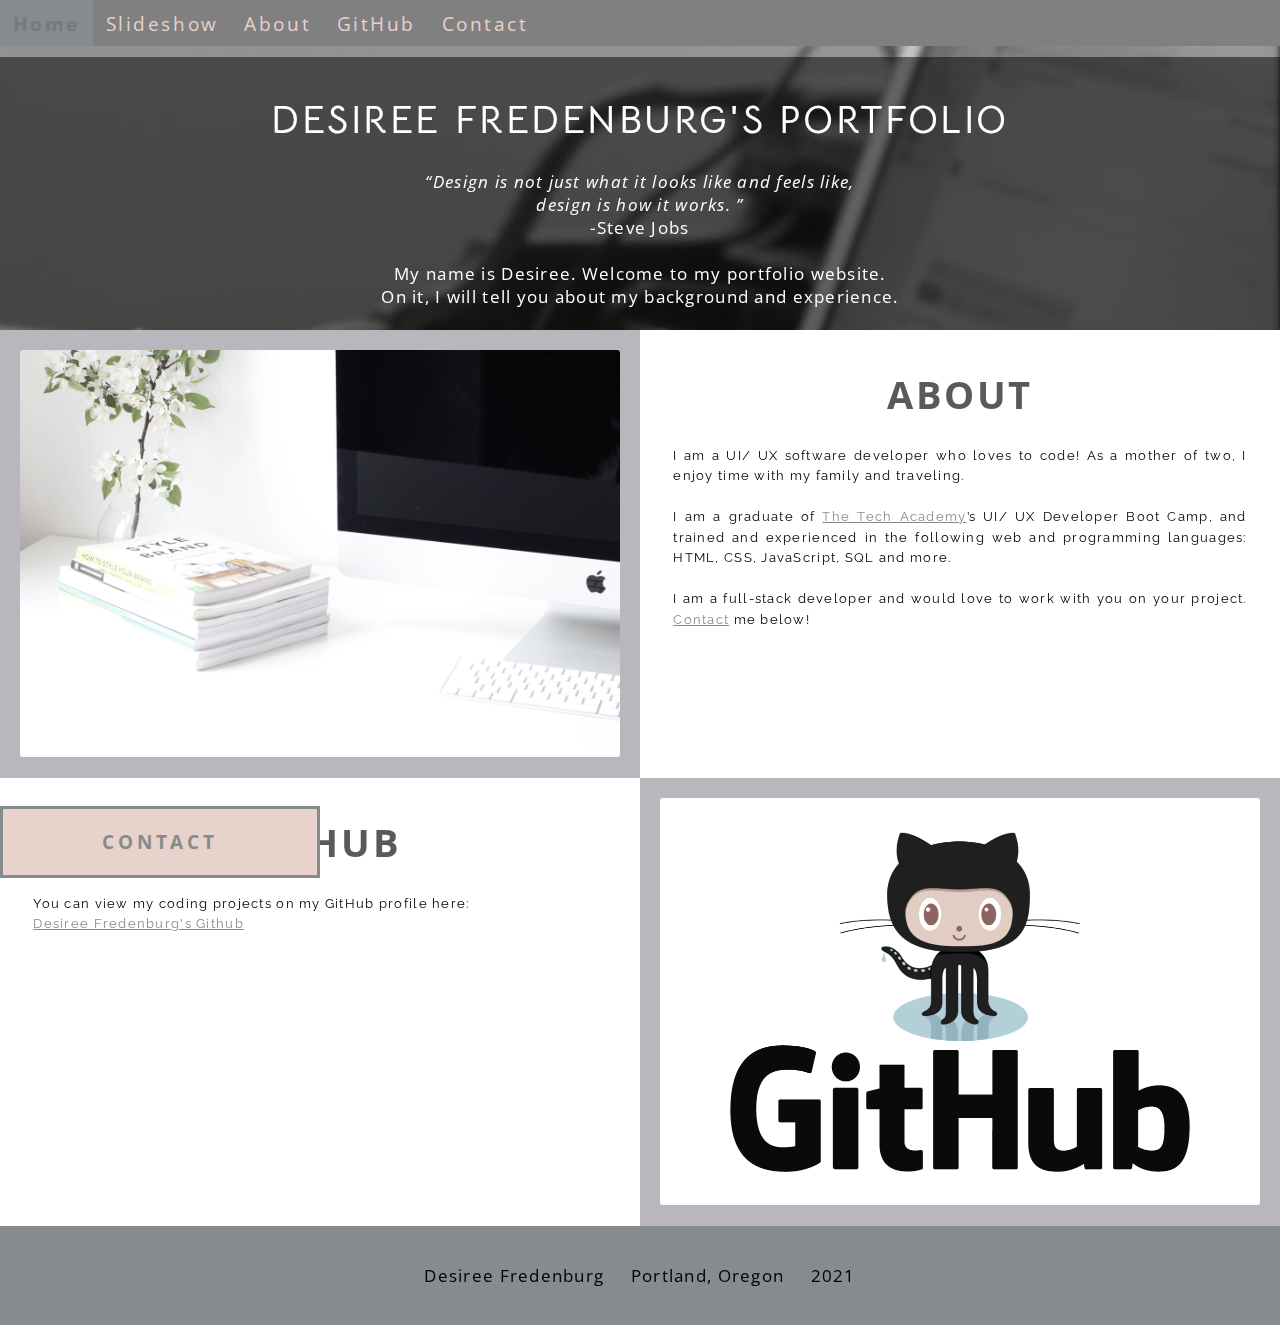
==== commit 39385433: "Update index.html" ====
--- a/index.html
+++ b/index.html
@@ -51,61 +51,6 @@
                         </center>
                 </p>           
         </div>
-
-        <!--Slideshow Section-->
-        <div id="Slideshow">
-            <div id="Slideshow_Background">
-                <div id="Slideshow_Container">
-
-                    <div class="mySlides fade">
-                        <div class="Slide_Number">1 / 6</div>
-                            <img class="Slide_Show_Images" src="images/profilePic.jpg" style="width: 50%;">
-                                <div class="text-block">I am available to assist you on your project!</div>
-                    </div>
-
-                    <div class="mySlides fade">
-                        <div class="Slide_Number">2 / 6</div>
-                            <img class="Slide_Show_Images" src="images/HTML_CSS_and_JavaScript.jpeg" style="width: 50%;">
-                                <div class="text-block">I am a full-stack software developer,<br> trained in:<br>HTML, CSS, JavaScript,</div>
-                    </div>
-
-                    <div class="mySlides fade">
-                        <div class="Slide_Number">3 / 6</div>
-                            <img class="Slide_Show_Images" src="images/react.png" style="width: 50%;">
-                                <div class="text-block">React,</div>
-                    </div>
-
-                    <div class="mySlides fade">
-                        <div class="Slide_Number">4 / 6</div>
-                            <img class="Slide_Show_Images" src="images/SQL_and_Database.jpg" style="width: 50%;">
-                                <div class="text-block">back end developement, databases and SQL.</div>
-                    </div>
-
-                    <div class="mySlides fade">
-                        <div class="Slide_Number">5 / 6</div>
-                            <img class="Slide_Show_Images" src="images/contact.jpg" style="width: 50%;">
-                                <div class="text">
-                                    <a onclick="openForm()" href="#Contact" style="color: white;">Contact me now!</a>
-                                </div>
-                    </div>
-
-                        <a class="Previous" onclick="plusSlides(-1)">&#10094</a>
-                        <a class="Next" onclick="plusSlides(1)">&#10095</a>
-                </div>
-                <br>
-
-                <div style="text-align: center">
-
-                    <span class="dot" onclick="currentSlide(1)"></span>
-                    <span class="dot" onclick="currentSlide(2)"></span>
-                    <span class="dot" onclick="currentSlide(3)"></span>
-                    <span class="dot" onclick="currentSlide(4)"></span>
-                    <span class="dot" onclick="currentSlide(5)"></span>
-
-                </div>
-            </div>
-        </div>
-
 
         <!--About section-->
         <div class="Row" id="About">
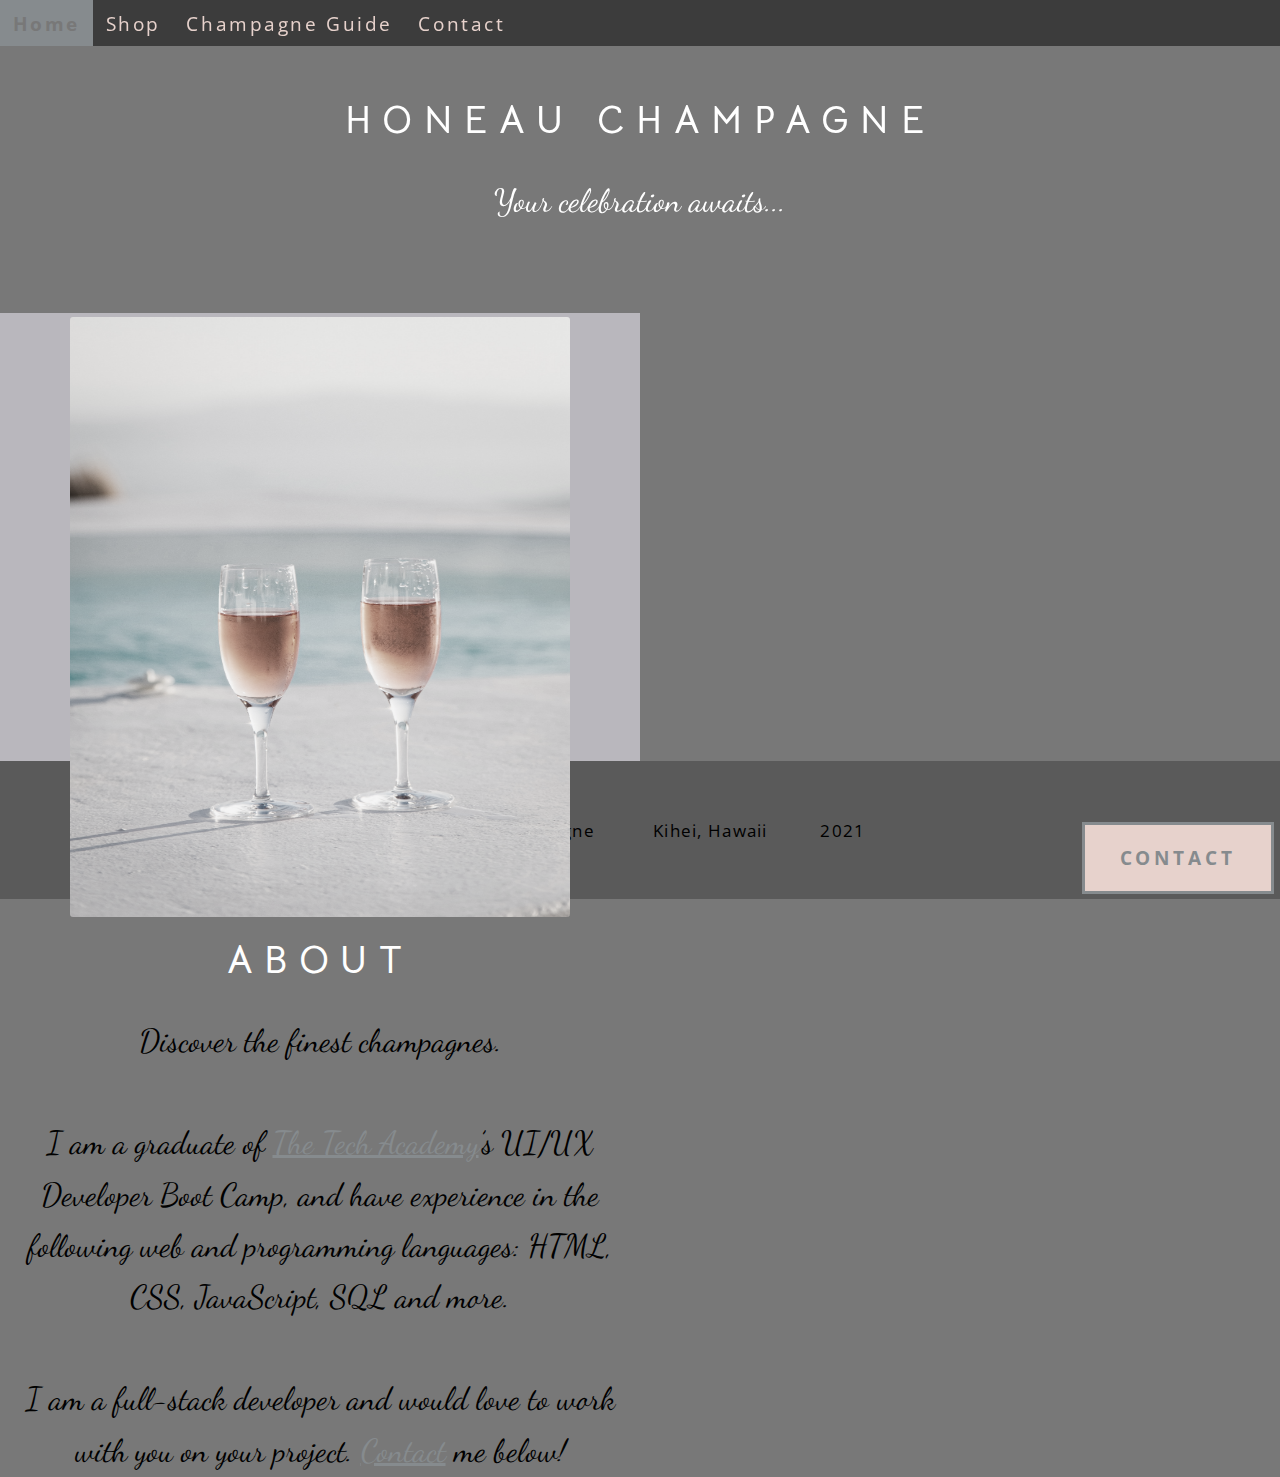
==== commit 424d5148: "committing a coding challenge" ====
--- a/index.html
+++ b/index.html
@@ -3,10 +3,10 @@
     <!--Head-->
     <head>
         <meta charset="UTF-8">
-        <title>Desiree Fredenburg</title>
-        <link rel="stylesheet" type="text/css" href="./CSS/portfolio_desiree.css"> 
+        <title>Honeau Champagne</title>
+        <link rel="stylesheet" type="text/css" href="./CSS/ageGate.css"> 
         <link rel="preconnect" href="https://fonts.gstatic.com">
-        <link href="https://fonts.googleapis.com/css2?family=Bellota+Text:wght@300&family=Open+Sans+Condensed:wght@300&family=Raleway&display" rel="stylesheet">
+        <link href="https://fonts.googleapis.com/css2?family=Bellota+Text:wght@300&family=Dancing+Script&family=Open+Sans+Condensed:wght@300&family=Raleway:wght@300&display=swap" rel="stylesheet">
     </head>
 
     <!--Body-->
@@ -15,9 +15,8 @@
         <!--Navbar-->
         <div class="Navbar">
             <a class="active" href="#Home">Home</a>
-            <a href="#Slideshow">Slideshow</a>
-            <a href="#About">About</a>
-            <a href="#GitHub">GitHub</a>
+            <a href="#shop">Shop</a>
+            <a href="#champagne">Champagne Guide</a>
             <a onclick="openForm()" ondblclick="closeForm()">Contact</a> <!-- This makes it so that our openForm function runs when Contact is clicked on nav bar-->
         </div>
         
@@ -29,8 +28,8 @@
             <br>
              <br>
 
-            <video autoplay muted loop id="Typing_Video"><!--Video will play automatically, on a loop with no sound-->
-                <source src="Typing.mp4" type="video/mp4">
+            <video autoplay muted loop id="Champagne_Video"><!--Video will play automatically, on a loop with no sound-->
+                <source src="images/champagneToast.mp4" type="video/mp4">
                 <!--Display message if video fails to run-->
                 Your browser does not support HTML5 video.
             </video>
@@ -38,51 +37,28 @@
 
         <!--Video text-->
         <div class="Video_Text">
-            <h1 style="color: white; font-family: 'Bellota Text', cursive;">Desiree Fredenburg's Portfolio</h1>
+            <h1>Honeau Champagne</h1>
                 <p>
-                        <center>
-                                <q>Design is not just what it looks like and feels like,
-                                    <br>design is how it works.
-                                </q>
-                                <br> -Steve Jobs
-                                <br>
-                                <br> My name is Desiree. Welcome to my portfolio website. 
-                                <br> On it, I will tell you about my background and experience.
-                        </center>
+                        Your celebration awaits...
                 </p>           
         </div>
 
-        <!--About section-->
-        <div class="Row" id="About">
+        <!--Shop section-->
+        <div class="Row" id="Shop">
             <!--Left column-->
             <div class="Column_2">
-                <img src="images/contact_me.jpg" alt="computer and books">
+                <img src="images/champagneBeach.jpg" alt="champagne on the beach" style="width:500px;height:600px;>
             </div>
             <!--Right column-->
             <div class="Column_1">
                 <h1>About</h1>
                 <p>
-                    I am a UI/ UX software developer who loves to code! As a mother of two, I enjoy time with my family and traveling. 
+                    Discover the finest champagnes. 
                     <br>
-                    <br>I am a graduate of <a href="https://www.learncodinganywhere.com" target="_blank">The Tech Academy</a>’s UI/ UX Developer Boot Camp, and trained and experienced in the following web and programming languages: HTML, CSS, JavaScript, SQL and more. 
+                    <br>I am a graduate of <a href="https://www.learncodinganywhere.com" target="_blank">The Tech Academy</a>’s UI/UX Developer Boot Camp, and have experience in the following web and programming languages: HTML, CSS, JavaScript, SQL and more. 
                     <br>
                     <br>I am a full-stack developer and would love to work with you on your project. <a onclick="openForm()" href="#Contact">Contact</a> me below!
                 </p>
-            </div>
-        </div>
-
-        <!--GitHub section-->
-        <div class="Row" id="GitHub">
-            <!--Left column-->
-            <div class="Column_1">
-                <h1>GitHub</h1>
-                <p>You can view my coding projects on my GitHub profile here:
-                    <br>
-                    <a href="https://github.com/DesireeFredenburg" target="_blank">Desiree Fredenburg's Github</a></p>
-            </div>
-            <!--Right column-->
-            <div class="Column_2">
-                <a href="https://github.com/DesireeFredenburg" target="_blank"><img src="images/GitHub.png" alt="GitHub Logo"></a>
             </div>
         </div>
 
@@ -110,9 +86,9 @@
         <!--Footer section-->
         <footer>
             <p>
-                <center>Desiree Fredenburg &nbsp; &nbsp; Portland, Oregon &nbsp; &nbsp; 2021</center>
+                <center>Honeau Champagne &nbsp; &nbsp; &nbsp; &nbsp; &nbsp; Kihei, Hawaii &nbsp;&nbsp; &nbsp; &nbsp; &nbsp; 2021</center>
             </p>
         </footer>
-        <script src="JS/portfolio_desiree.js"></script>
+        <script src="JS/ageGate.js"></script>
     </body>
 </html>--- a/CSS/ageGate.css
+++ b/CSS/ageGate.css
@@ -0,0 +1,316 @@
+/***** GENERAL STYLING *****/
+/* Affects entire document */
+html { /* fade in background color */
+    background-color: #787878;
+    scroll-behavior: smooth;
+}
+
+/*Body*/
+body {
+    margin: 0%;  /* This ensures the site displays all the way to the edge of the browser screen */
+    opacity: 1; /*This and transition affect the page loading fade in effects*/
+    transition: 3s opacity;
+    letter-spacing: .2vw;
+    font-family: 'Raleway', sans-serif;
+    font-size: 1.5vw;
+}
+
+/*This section contributes to the fade efect for the page that occurs when the page is loaded*/
+body.fade-out {
+    opacity: .1; /*This sets the level of opacity at the start of the page load*/
+    transition: none;
+}
+
+/* Heading 1 elements */
+h1 {
+    text-transform: uppercase; /* Capitalizing all h1 headings */
+    font-family: 'Bellota Text'; /* Sets the font family of all h1 headings */
+    text-align: center; /* Centering all h1 elements */
+    letter-spacing: .9vw;
+    margin-top: 3%; /* Adds a small margin above h1 elements */
+    color: white;
+}
+
+/* Heading 1 element hover effect */
+h1:hover {
+    filter: grayscale(5%); /* Adds a slightly gray filter to the h1 headings when hovered over */
+    transform: scale(1.1); /* When the h1 elements are hovered over they increase in size by 1.1 */
+    transition: transform 1s; /* This causes the transformation to last 1 second */
+}
+
+/* Paragraph elements */
+p {
+    font-family: 'Dancing Script', cursive;
+    text-align: justify; /* Justify text within paragraph elements */
+    letter-spacing: 0; /* Keeping cursive */
+    font-size: 2.5vw;
+    padding-left: 1vw; /* Adds padding to the left of the paragraph element */
+    padding-right: 1vw; /* Adds padding to the right of the paragraph element */
+    line-height: 1.6;
+    text-align: center;
+}
+
+/* Paragraph element hover effect */
+p:hover {
+    transition: transform 1s; /* This makes the transform effect last 1 second */
+	transform: scale(1.01); /* This makes the paragraphs increase slightly in size when hovered over */
+}
+
+/* Center class - this applies to all elements with the class "center" */
+center {
+    text-align: center; /* This center aligns the text */
+    font-family: 'Open Sans Condensed', sans-serif;
+    letter-spacing: .1vw;
+    font-size: 1.3vw;
+    padding-left: 5vw;
+    padding-right: 5vw;
+}
+
+
+/* Center class hover effect - This only affects the quote, github link, and footer */
+.center:hover {
+    transition: transform 2s; /* This makes the transform effect last 2 seconds */
+    transform: scale(1.1); /* This makes the elements with class "center" increase in size by 1.1 when hovered over */
+}
+
+/* Anchor elements #e4ad85*/
+a {
+    color: #868B8E; /* This ensures all links are light coral */
+}
+
+/* Image elements */
+img {
+    filter: grayscale(70%); /* This rids our pictures of 50% of their color */
+    border-radius: 3px; /* Gives all images slightly rounded corners */
+    max-width: 100%; /* Ensures all images stay within the width of their container */
+    height: 100%; /* Sets the height of all images */
+    display: block; /* By specifying block display we can ensure our images are able to be centered */
+    margin: auto auto auto auto;
+}
+
+/* Image element hover effects */
+img:hover {
+	filter: grayscale(40%);  /* Brings back most of the image's color when hovered over */
+    transition: transform 1s; /* Transition lasts 1 second */
+	transform: scale(1.1); /* Image is increased slightly when hovered over */
+}
+
+/* Styling for footer element */
+footer {
+    padding: 2%; /* This gives the footer padding that is equal to 2% of the width of the element's area */
+    background-color: #5a5a5a;
+}
+/***** END OF GENERAL STYLING *****/
+
+/***** NAVBAR STYLING *****/
+.Navbar {
+    overflow: hidden; /* This ensures that any content that overflows beyond the boundary of our nav bar is not displayed */
+    background-color: rgba(0, 0, 0, 0.5); /* This colors the navbar semi-transparent*/
+    position: fixed; /* This keeps the navbar at the top of the screen as we scroll */
+    top: 0; /* This ensures no space is displayed above the navbar */
+    width: 100%; /* This makes the navbar span the entire width of the page */
+    z-index: 1; /* This ensures other elements don't display over the navbar */
+    position: fixed;
+    -webkit-animation: moveNav 5s; /* This applies the moveNav animation below for Safari 4.0 - 8.0 */
+    animation: moveNav 5s; /* This applies the moveNav animation for all other browsers */
+}
+
+/* moveNav animation effect for moving the nav bar in from the left of the screen */
+@keyframes moveNav {
+    from {left: -100vw;} /* The navbar is starting off screen to the left */
+    to {left: 0vw;} /* This moves the navbar into place on the screen */
+}
+
+/* Navbar links text */
+.Navbar a {
+    float: left; /* This specifies that the text floats on the left on the navbar */
+    display: block; /* This ensures that other text will be displayed on the same line or row, instead of a new line */
+    color: #E7D2CC; /* This is the font color for text on our navbar */
+    padding: .75vw 1vw; /* This adds padding around our text */
+    text-decoration: none; /* This gets rid of the underlines under the text on our navbar */
+    font-family: 'Open Sans Condensed', sans-serif; /* This specifies the font family for text on our navbar */
+    font-size: 1.5vw; /* This specifies the font size for text on our navbar */
+    text-align: center; /* This centers the text within its container */
+    position: relative; /* This sets the text relative to its normal positioning, allowing us to use the animation below */
+    -webkit-animation: moveNavText 5.75s; /* Animation for Safari 4.0 - 8.0 */
+    animation: moveNavText 5.75s; /* Applies the moveNavText animation for 5.75s */ 
+    letter-spacing: .2vw;
+}
+
+/* moveNavText animation effect for moving the navbar text from above the view to the navbar */
+@keyframes moveNavText {
+    from {top: -100vw;} /* This sets the navbar text 100% above the viewport */
+    to {top: 0vw;} /* This lowers the navbar text onto the navbar */
+}
+
+/* Navbar hover effects */
+.Navbar a:hover {
+    background-color: #f4f4f4; /* Defines the background color that will display when you hover over the link */
+    color: #787878; /* This defines the font color that will display when navbar a elements are hovered over */
+    font-weight: bold; /* This makes the text on the navbar bold when hovered over */
+    cursor: pointer;
+    -webkit-transform-duration: 1s;
+    transition-duration: 1s;
+}
+
+/* Navbar home button */
+.Navbar a.active { /* This targets the a element on the navbar with the "active" class */
+    background-color: #868B8E;
+}
+/***** END OF NAVBAR STYLING *****/
+
+/***** VIDEO STYLING *****/
+
+/* Formatting for background video */
+#Champagne_Video {
+    object-fit: cover;
+    position: fixed; /* This fixes the video to the page */
+    top: 0;
+    left: 0;
+    height: 100vh; /* This ensures the video is displayed across the full height of the page */
+    width: 100vw;
+    z-index: auto;/* This places the video behind the other elements on the page */
+}
+
+/* Texts over the video */
+.Video_Text {
+    color: white; /* Makes the font color white */
+    width: 100%; /* Ensures the video-text container fills the width of the video */
+    padding-top: .1vh; /*This adds padding around the text so that the background goes slightly beyound the text */
+    padding-bottom: 6vh;
+    margin-top: 1%;
+    position: relative; /* This sets the text relative to its normal positioning, allowing us to use the animation below */
+    -webkit-animation: moveNav 4s; /* Safari 4.0 - 8.0*/
+    animation: moveVideoText 4s;
+}
+
+/***** END OF VIDEO STYLING *****/
+
+
+/***** TABLE STYLING -  this section covers the styling of the columns and rows within the table *****/
+* { /* The asterisk is a universal selector that applies this effect to all elements on the page */
+    box-sizing: border-box; /* This creates a box with a border within which we will place most of our text */
+} 
+
+.Column_1 {
+    float: left;
+    width: 50%; /* This ensures the column takes up half of the page width */
+    padding: .3%;
+    height: 448px; /* This sets the height of the column to 400px -  this may need to be adjusted depending on the text you enter */
+    background-color: white; /* Sets the background color of the columns with class Column_1 */
+}
+
+.Column_2 {
+    float: left;
+    width: 50%;
+    padding: .3%;
+    height: 448px;
+    background-color:#B9B7BD;
+}
+
+/* This inserts something after the content of selected elements (in this case the elements with class "Row") */
+.Row:after {
+	content: ""; /* By leaving this blank, we are allowing the footer (covered lower down) to be displayed - removing it makes the footer overwrite a column */
+	display: table; /* The display property specifies the type of display behavior; the table value tells the browser to treat the element as a table */
+	clear: both; /* This clears any other elements from floating on the left or the right of an element */
+}
+/***** END OF TABLE STYLING *****/
+
+/***** CONTACT FORM STYLING *****/
+/* Makes contact from buttons slide in from right on page load*/
+@keyframes movePopup {
+    from {right: -40vw;}
+    to {bottom: .5vw;}
+}
+
+/*Button used to open the contact form - fixed at the bottom of the page*/
+.Pop_Up_Button {
+    bottom: .5vw;
+    right: .5vw;
+    width: 15vw;
+    background-color: #E7D2CC;
+    color: #868B8E;
+    border: solid;
+    cursor: pointer;
+    position: fixed;
+    -webkit-animation: movePopup 5s;
+    animation: movePopup 5s;
+}
+
+/*The popup form -hidden be default */
+.form-popup {
+    border: 3px solid #f0f1f0;
+    z-index: 8;
+    display: none;
+    position: fixed;
+    bottom: 6px;
+    right: 6px;
+}
+
+/* Form styling */
+.form-container {
+    max-width: 49vw;
+    padding: 9px;
+    background-color: white;
+    font-family: 'Open Sans Condensed', sans-serif;
+    color: #5a5a5a;
+}
+
+/* Input fields*/
+.form-container input[type=text], .form-container input[type=password] {
+    width: 100%;
+    padding: .93vw;
+    margin: .6vw 0 .6vw 0;
+    border: none;
+    background: gainsboro;
+    font-family: 'Open Sans Condensed', sans-serif;
+    font-size: 1vw;
+}
+
+/*Submit button*/
+.form-container .btn {
+    background-color: white;
+    color: #868B8E;
+    border-color: #868B8E;
+    margin-bottom: 1vh;
+}
+
+/*close button*/
+.form-container .cancel {
+    background-color: #868B8E;
+    color: white;
+    border-color: gray;
+}
+
+/*Button styling */
+button {
+    font-family: 'Open Sans Condensed', sans-serif;
+    letter-spacing: .3vw;
+    font-size: 1.5vw;
+    font-weight: bold;
+    padding: 1.5vw 1.5vw;
+    border-style: solid;
+    cursor: pointer;
+    width: 100%;
+    height: auto;
+}
+
+/* Hover effect for buttons */
+button:hover, .form-container .btn:hover {
+    color: white;
+    background-color: #868B8E;
+    -webkit-transition-duration: 1s;
+    transition-duration: 1s;
+    border-style: solid;
+    border-color: silver;
+}
+.form-container .cancel:hover {
+    color: white;
+    background-color: #E7D2CC;
+    -webkit-transition-duration: 1s;
+    transition-duration: 1s;
+    border-style: solid;
+    border-color: #868B8E;
+}
+
+/***** END OF CONTACT FORM STYLING *****/
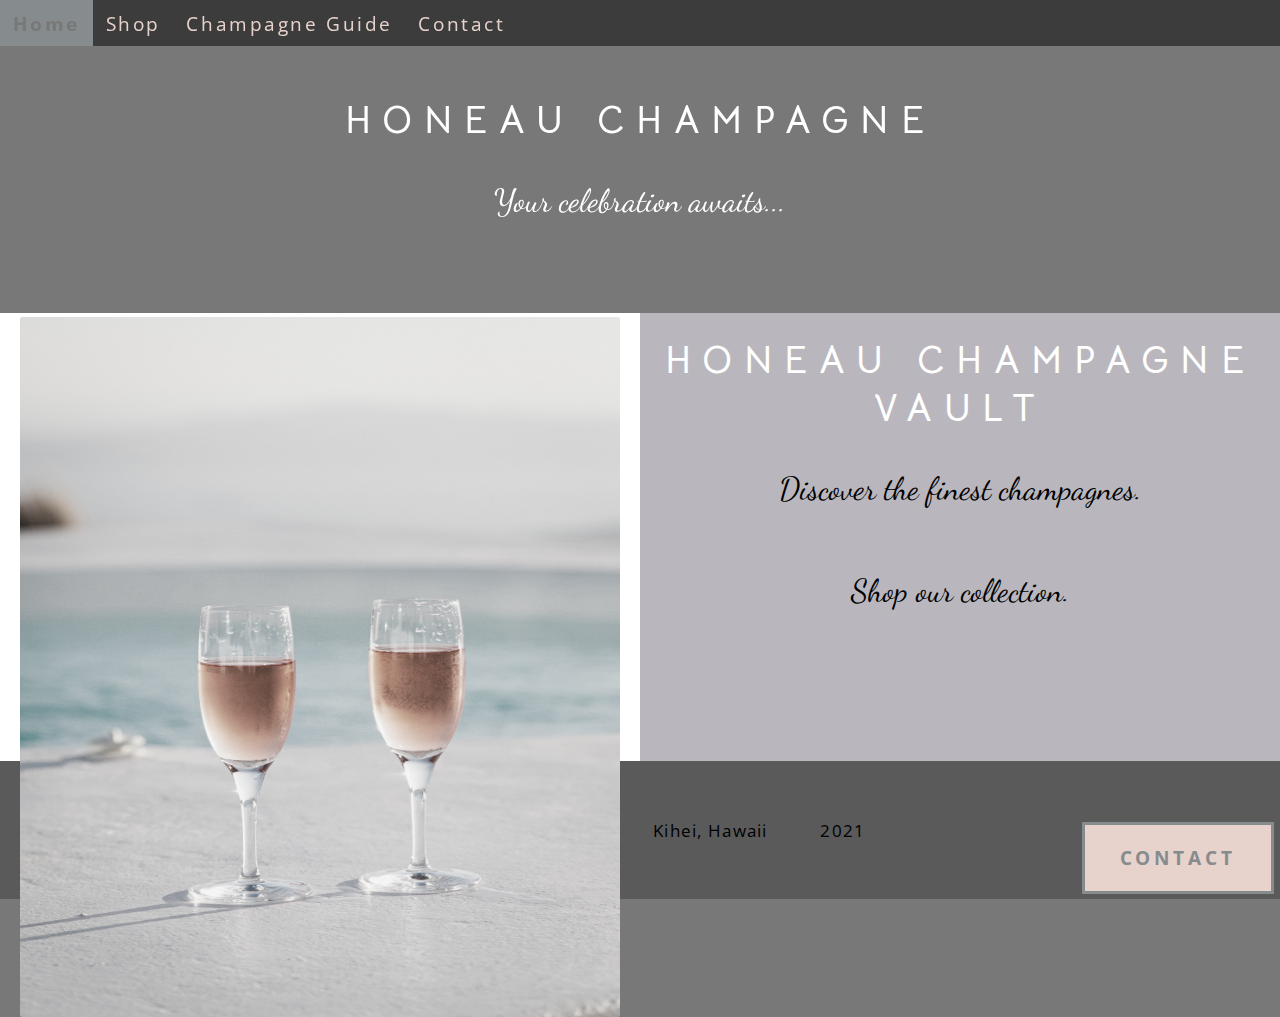
==== commit f5d65556: "pushing age gate challenge" ====
--- a/index.html
+++ b/index.html
@@ -5,12 +5,13 @@
         <meta charset="UTF-8">
         <title>Honeau Champagne</title>
         <link rel="stylesheet" type="text/css" href="./CSS/ageGate.css"> 
+        <script src="JS/ageGate.js"></script>
         <link rel="preconnect" href="https://fonts.gstatic.com">
         <link href="https://fonts.googleapis.com/css2?family=Bellota+Text:wght@300&family=Dancing+Script&family=Open+Sans+Condensed:wght@300&family=Raleway:wght@300&display=swap" rel="stylesheet">
     </head>
 
     <!--Body-->
-    <body class="Background">
+    <body onload="ageGate()" class="Background">
 
         <!--Navbar-->
         <div class="Navbar">
@@ -46,18 +47,17 @@
         <!--Shop section-->
         <div class="Row" id="Shop">
             <!--Left column-->
-            <div class="Column_2">
-                <img src="images/champagneBeach.jpg" alt="champagne on the beach" style="width:500px;height:600px;>
+            <div class="Column_1">
+                <img src="images/champagneBeach.jpg" alt="champagne on the beach" style="width:600px;height:700px"; >
             </div>
             <!--Right column-->
-            <div class="Column_1">
-                <h1>About</h1>
+            <div class="Column_2">
+                <h1>Honeau Champagne Vault</h1>
                 <p>
                     Discover the finest champagnes. 
                     <br>
-                    <br>I am a graduate of <a href="https://www.learncodinganywhere.com" target="_blank">The Tech Academy</a>’s UI/UX Developer Boot Camp, and have experience in the following web and programming languages: HTML, CSS, JavaScript, SQL and more. 
+                    <br>Shop our collection. 
                     <br>
-                    <br>I am a full-stack developer and would love to work with you on your project. <a onclick="openForm()" href="#Contact">Contact</a> me below!
                 </p>
             </div>
         </div>
@@ -89,6 +89,6 @@
                 <center>Honeau Champagne &nbsp; &nbsp; &nbsp; &nbsp; &nbsp; Kihei, Hawaii &nbsp;&nbsp; &nbsp; &nbsp; &nbsp; 2021</center>
             </p>
         </footer>
-        <script src="JS/ageGate.js"></script>
+       
     </body>
 </html>--- a/CSS/ageGate.css
+++ b/CSS/ageGate.css
@@ -36,6 +36,24 @@
     filter: grayscale(5%); /* Adds a slightly gray filter to the h1 headings when hovered over */
     transform: scale(1.1); /* When the h1 elements are hovered over they increase in size by 1.1 */
     transition: transform 1s; /* This causes the transformation to last 1 second */
+}
+
+/* Heading 2 elements */
+h2 {
+    text-transform: uppercase; /* Capitalizing all h2 headings */
+    font-family: 'Bellota Text'; /* Sets the font family of all h2 headings */
+    text-align: center; /* Centering all h2 elements */
+    letter-spacing: .9vw;
+    margin-top: 3%; /* Adds a small margin above h2 elements */
+    color: grey;
+}
+
+h3 {
+    font-family: 'Bellota Text'; /* Sets the font family of all h3 headings */
+    text-align: center; /* Centering all h3 elements */
+    letter-spacing: .3vw;
+    margin-top: 3%; /* Adds a small margin above h3 elements */
+    color: grey;
 }
 
 /* Paragraph elements */
@@ -75,13 +93,13 @@
 
 /* Anchor elements #e4ad85*/
 a {
-    color: #868B8E; /* This ensures all links are light coral */
+    color: #868B8E; /* This ensures all links are light blue */
 }
 
 /* Image elements */
 img {
-    filter: grayscale(70%); /* This rids our pictures of 50% of their color */
-    border-radius: 3px; /* Gives all images slightly rounded corners */
+    filter: grayscale(70%); /* This rids our pictures of 70% of their color */
+    border-radius: 2px; /* Gives all images slightly rounded corners */
     max-width: 100%; /* Ensures all images stay within the width of their container */
     height: 100%; /* Sets the height of all images */
     display: block; /* By specifying block display we can ensure our images are able to be centered */
@@ -100,6 +118,7 @@
     padding: 2%; /* This gives the footer padding that is equal to 2% of the width of the element's area */
     background-color: #5a5a5a;
 }
+
 /***** END OF GENERAL STYLING *****/
 
 /***** NAVBAR STYLING *****/
@@ -111,14 +130,6 @@
     width: 100%; /* This makes the navbar span the entire width of the page */
     z-index: 1; /* This ensures other elements don't display over the navbar */
     position: fixed;
-    -webkit-animation: moveNav 5s; /* This applies the moveNav animation below for Safari 4.0 - 8.0 */
-    animation: moveNav 5s; /* This applies the moveNav animation for all other browsers */
-}
-
-/* moveNav animation effect for moving the nav bar in from the left of the screen */
-@keyframes moveNav {
-    from {left: -100vw;} /* The navbar is starting off screen to the left */
-    to {left: 0vw;} /* This moves the navbar into place on the screen */
 }
 
 /* Navbar links text */
@@ -131,16 +142,7 @@
     font-family: 'Open Sans Condensed', sans-serif; /* This specifies the font family for text on our navbar */
     font-size: 1.5vw; /* This specifies the font size for text on our navbar */
     text-align: center; /* This centers the text within its container */
-    position: relative; /* This sets the text relative to its normal positioning, allowing us to use the animation below */
-    -webkit-animation: moveNavText 5.75s; /* Animation for Safari 4.0 - 8.0 */
-    animation: moveNavText 5.75s; /* Applies the moveNavText animation for 5.75s */ 
     letter-spacing: .2vw;
-}
-
-/* moveNavText animation effect for moving the navbar text from above the view to the navbar */
-@keyframes moveNavText {
-    from {top: -100vw;} /* This sets the navbar text 100% above the viewport */
-    to {top: 0vw;} /* This lowers the navbar text onto the navbar */
 }
 
 /* Navbar hover effects */
@@ -201,7 +203,7 @@
 }
 
 .Column_2 {
-    float: left;
+    float: right;
     width: 50%;
     padding: .3%;
     height: 448px;
@@ -314,3 +316,44 @@
 }
 
 /***** END OF CONTACT FORM STYLING *****/
+
+/***** AGE GATE FORM STYLING *****/
+
+/*The age gate form be visable default */
+.age-gate {
+    border: 3px solid #f0f1f0;
+    z-index: 1;
+    display: contents;
+    position: fixed;
+    
+    
+}
+
+/* Form styling */
+.form-gate {
+    max-width: 70vw;
+    padding: 60px;
+    background-color: white;
+    font-family: 'Open Sans Condensed', sans-serif;
+    color: #5a5a5a;
+}
+
+/* Full-width input styling*/
+input[type=date], input[type=place], input[type=check] {
+    width: 100%;
+    display: inline-block;
+    border: 1px solid #ccc;
+    padding: .93vw;
+    margin: .6vw 0 .6vw 0;
+    background: gainsboro;
+    box-sizing: border-box;
+    text-align: center;
+    font-size: 1.5vw;
+    font-family: 'Open Sans Condensed', sans-serif;
+}
+
+.myCheck {
+    margin-bottom: 3%;
+}
+
+/***** END OF AGE GATE FORM STYLING *****/
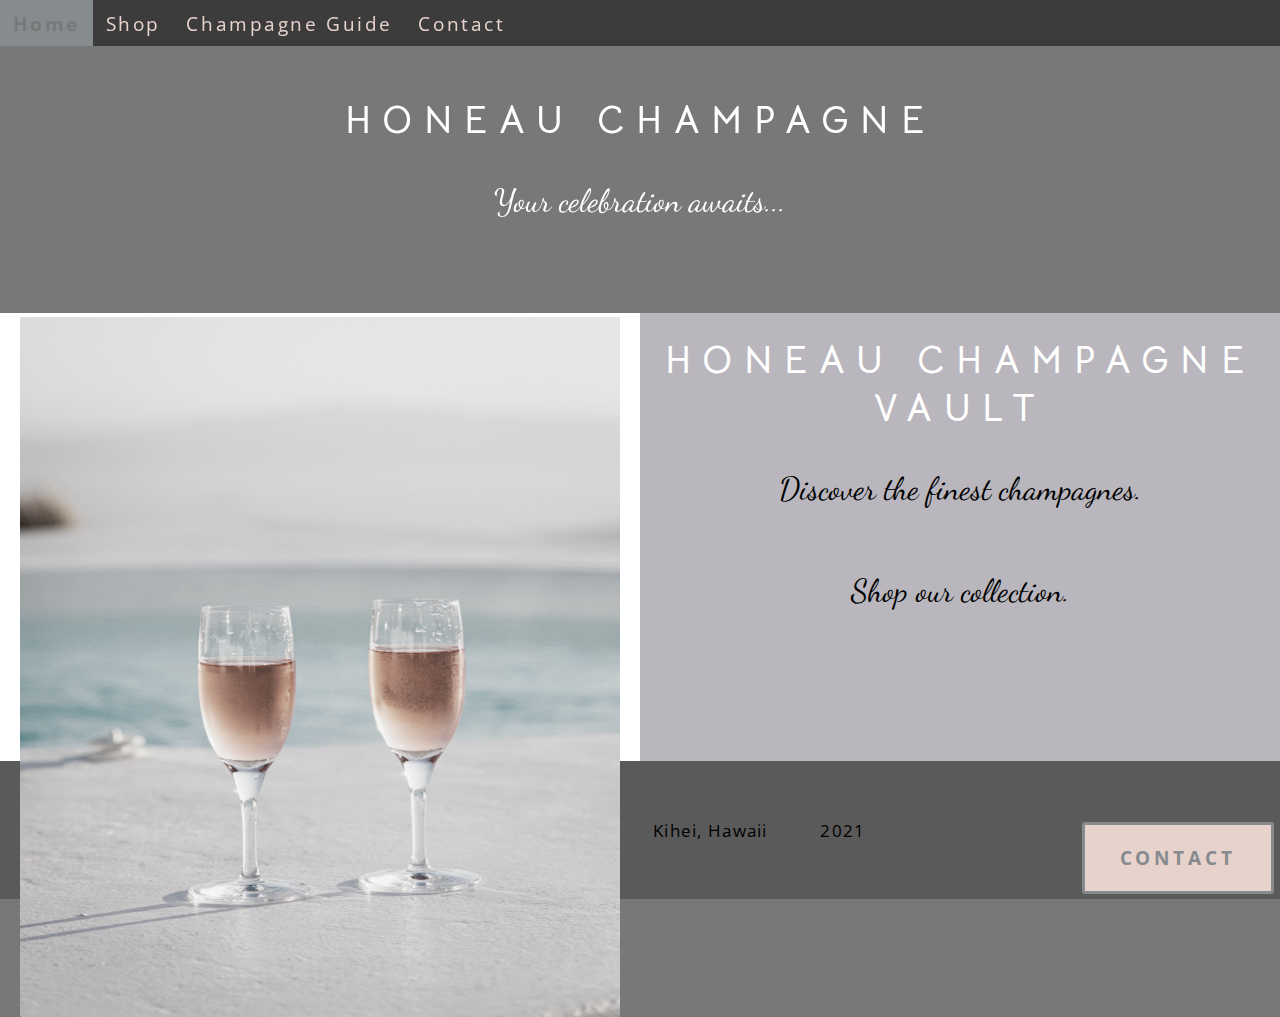
==== commit 32016309: "pushing age gate challenge" ====
--- a/index.html
+++ b/index.html
@@ -5,13 +5,12 @@
         <meta charset="UTF-8">
         <title>Honeau Champagne</title>
         <link rel="stylesheet" type="text/css" href="./CSS/ageGate.css"> 
-        <script src="JS/ageGate.js"></script>
         <link rel="preconnect" href="https://fonts.gstatic.com">
         <link href="https://fonts.googleapis.com/css2?family=Bellota+Text:wght@300&family=Dancing+Script&family=Open+Sans+Condensed:wght@300&family=Raleway:wght@300&display=swap" rel="stylesheet">
     </head>
 
     <!--Body-->
-    <body onload="ageGate()" class="Background">
+    <body onload="ageGate()" src="/ageGate_popUp.html" class="Background">
 
         <!--Navbar-->
         <div class="Navbar">
@@ -89,6 +88,6 @@
                 <center>Honeau Champagne &nbsp; &nbsp; &nbsp; &nbsp; &nbsp; Kihei, Hawaii &nbsp;&nbsp; &nbsp; &nbsp; &nbsp; 2021</center>
             </p>
         </footer>
-       
+        <script src="JS/ageGate.js"></script>
     </body>
 </html>--- a/CSS/ageGate.css
+++ b/CSS/ageGate.css
@@ -230,6 +230,7 @@
     bottom: .5vw;
     right: .5vw;
     width: 15vw;
+    border-radius: 3px;
     background-color: #E7D2CC;
     color: #868B8E;
     border: solid;
@@ -336,6 +337,10 @@
     background-color: white;
     font-family: 'Open Sans Condensed', sans-serif;
     color: #5a5a5a;
+    margin-top: 5%;
+    margin-bottom: 5%;
+    margin-left: auto;
+    margin-right: auto;
 }
 
 /* Full-width input styling*/
